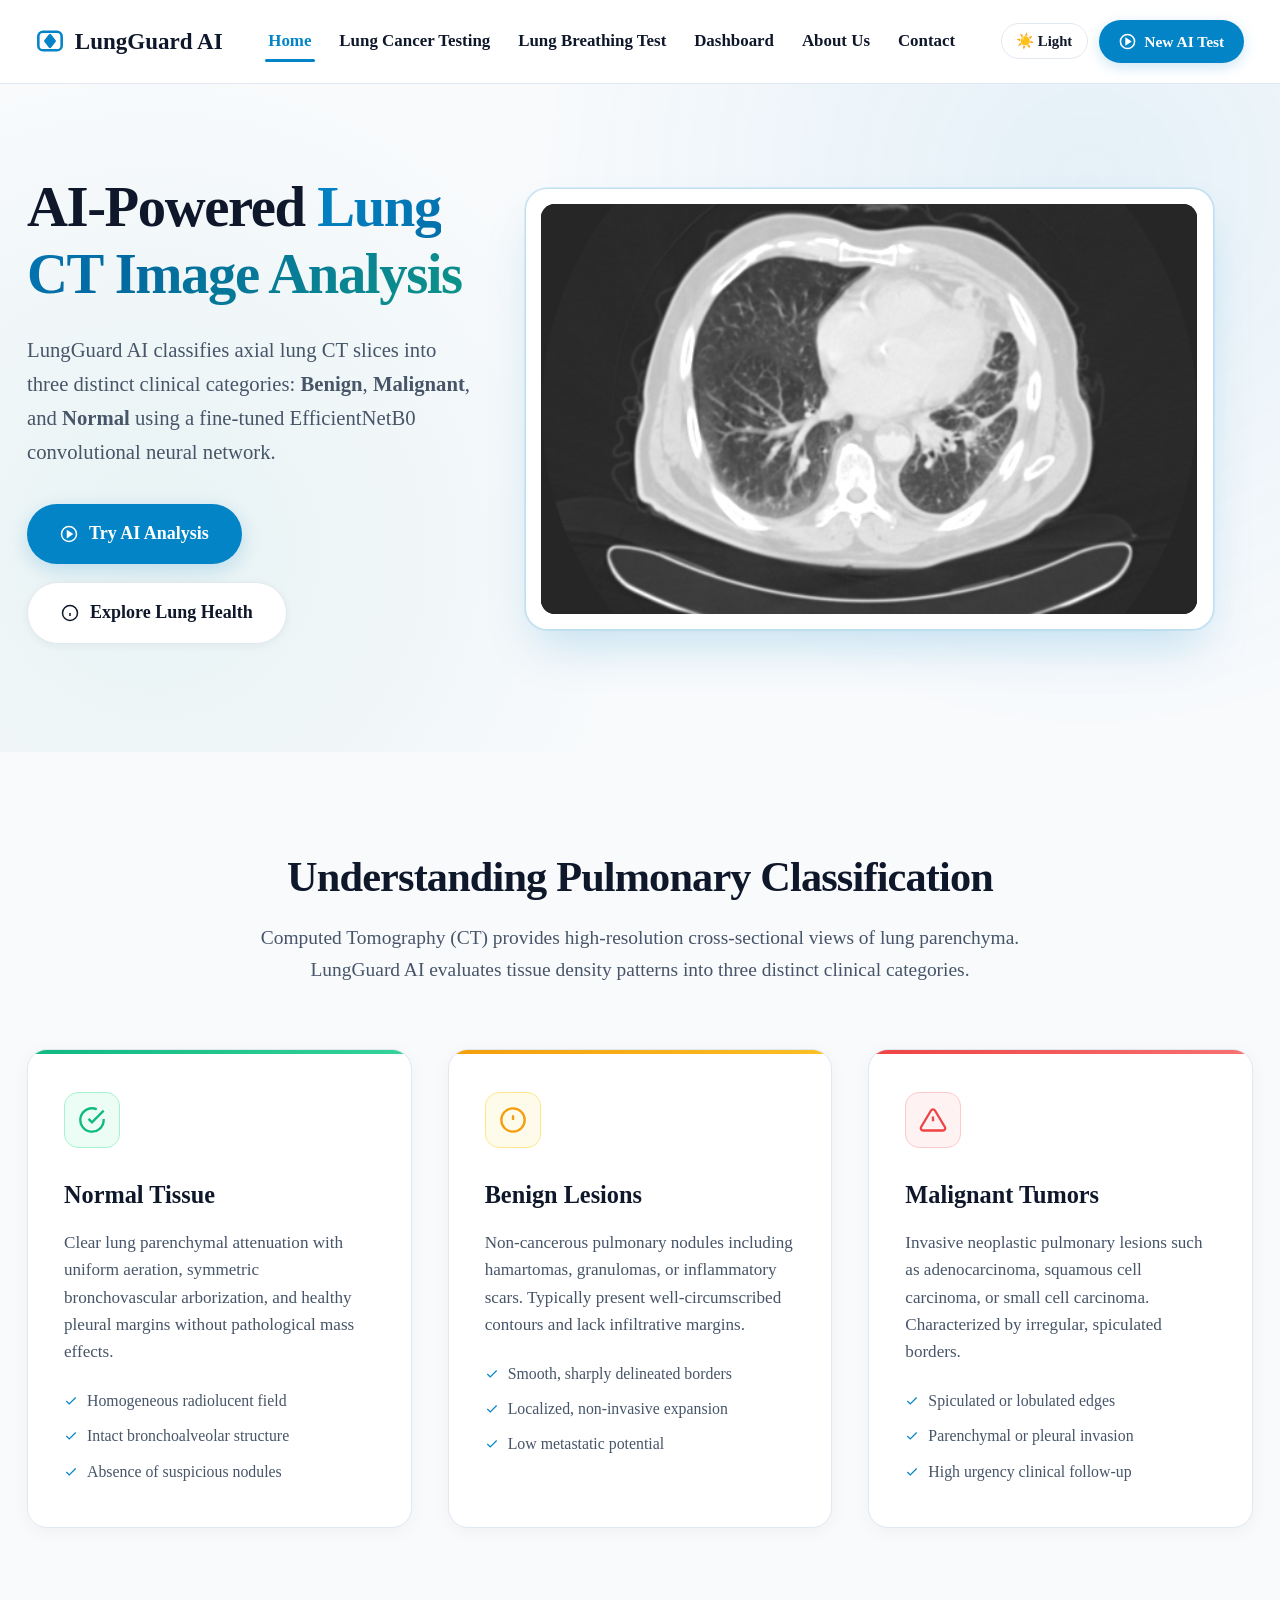
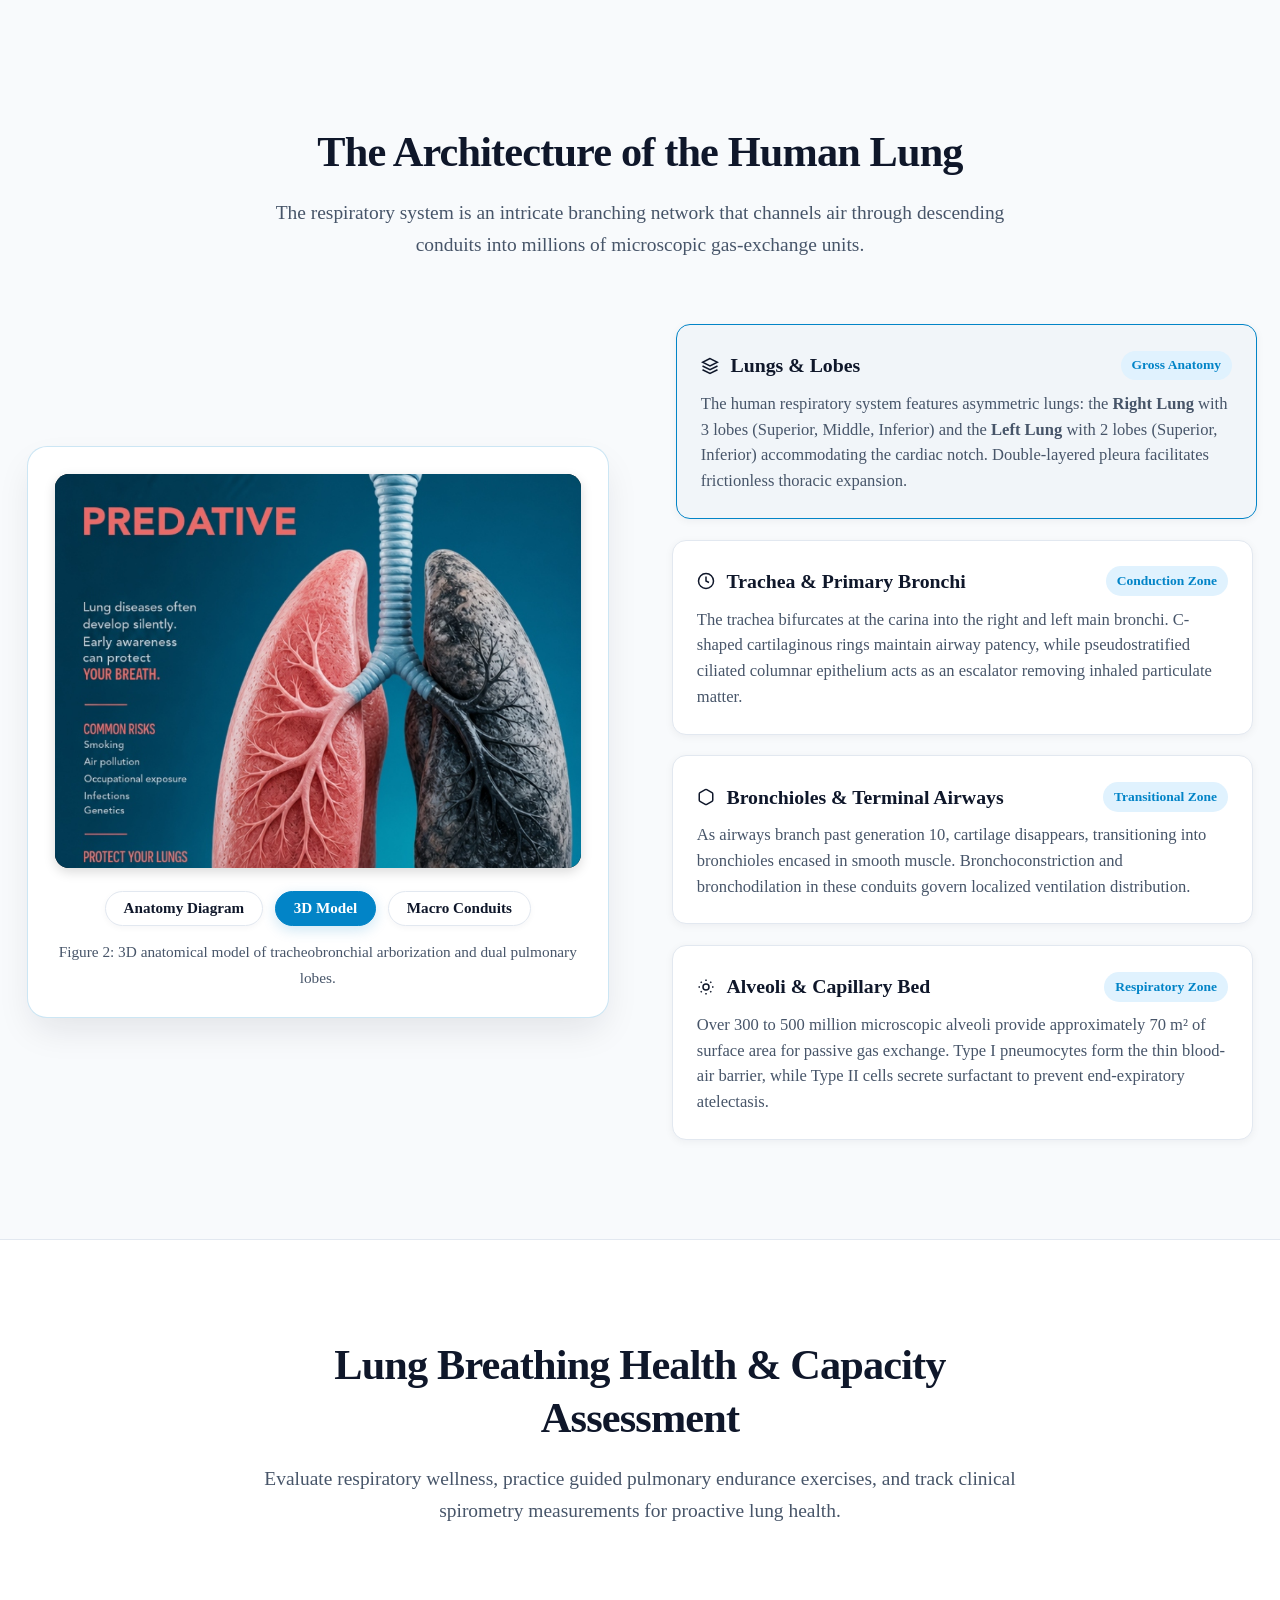
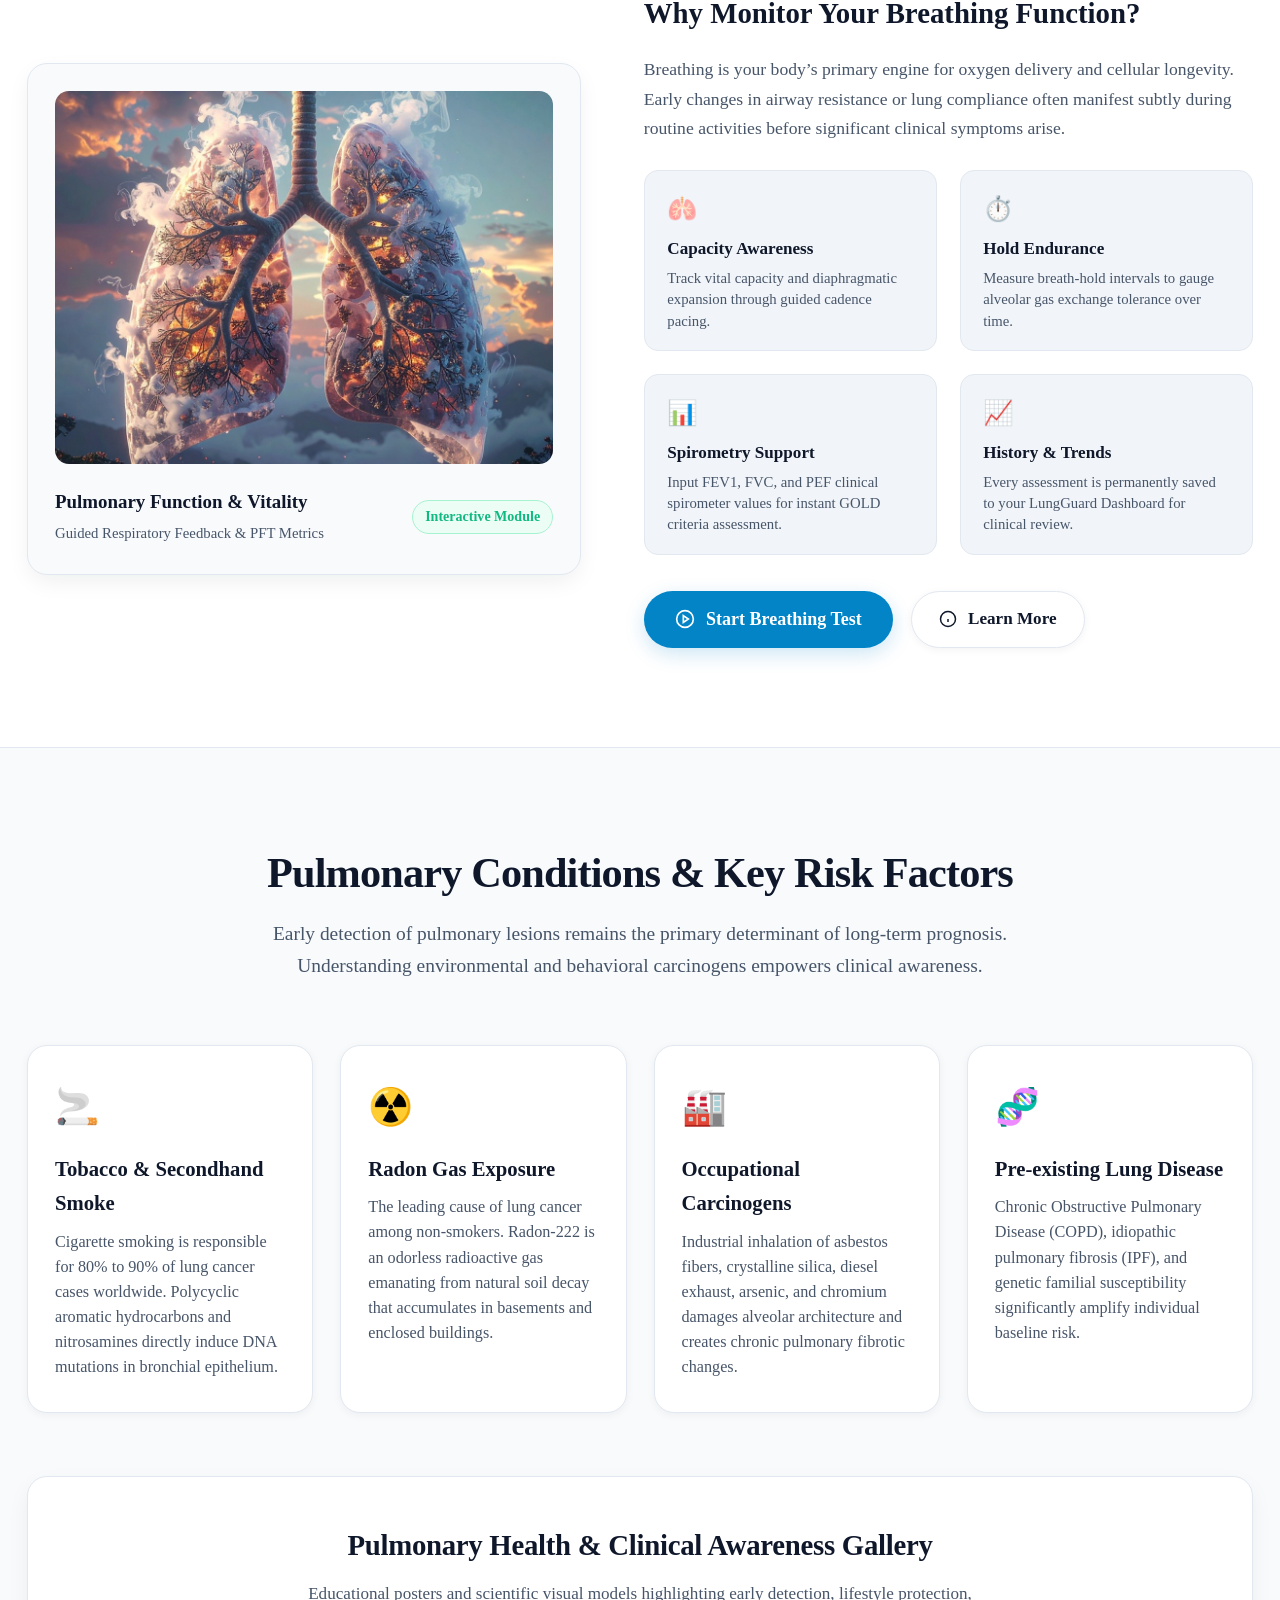
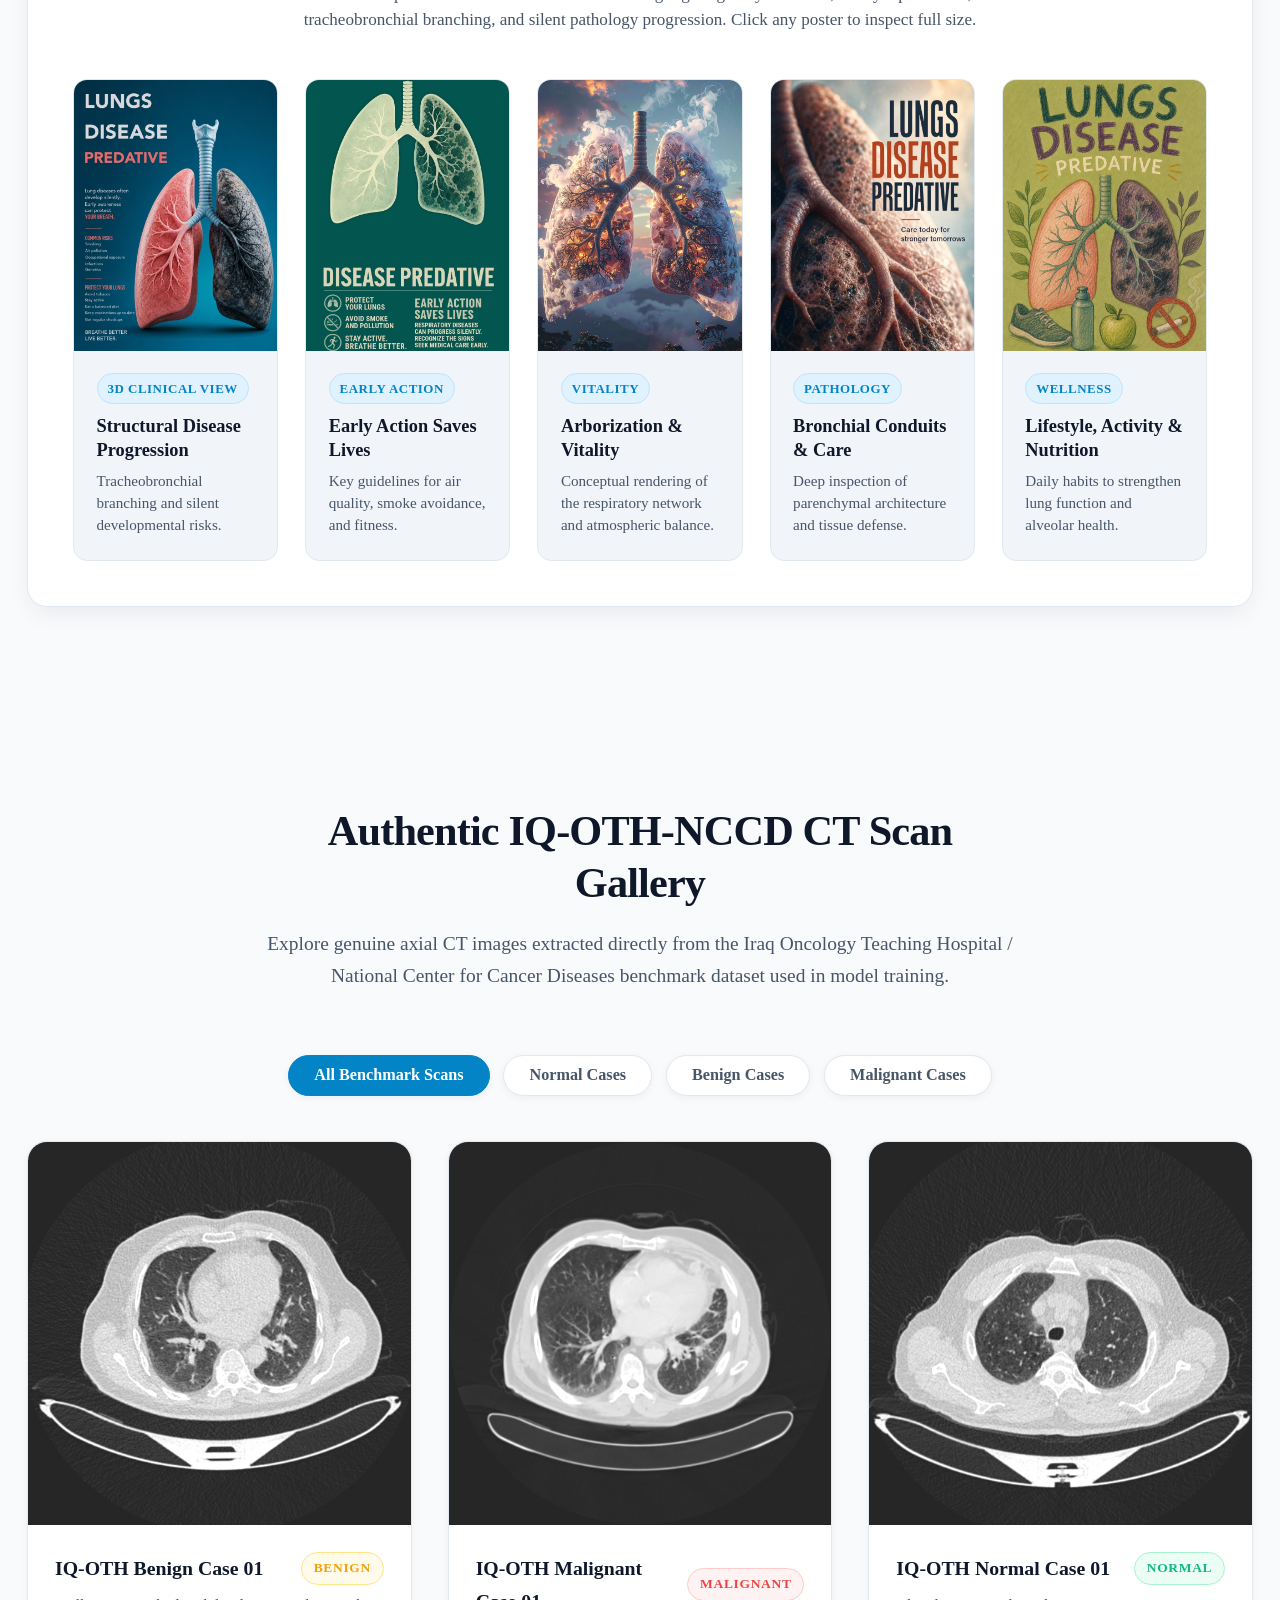
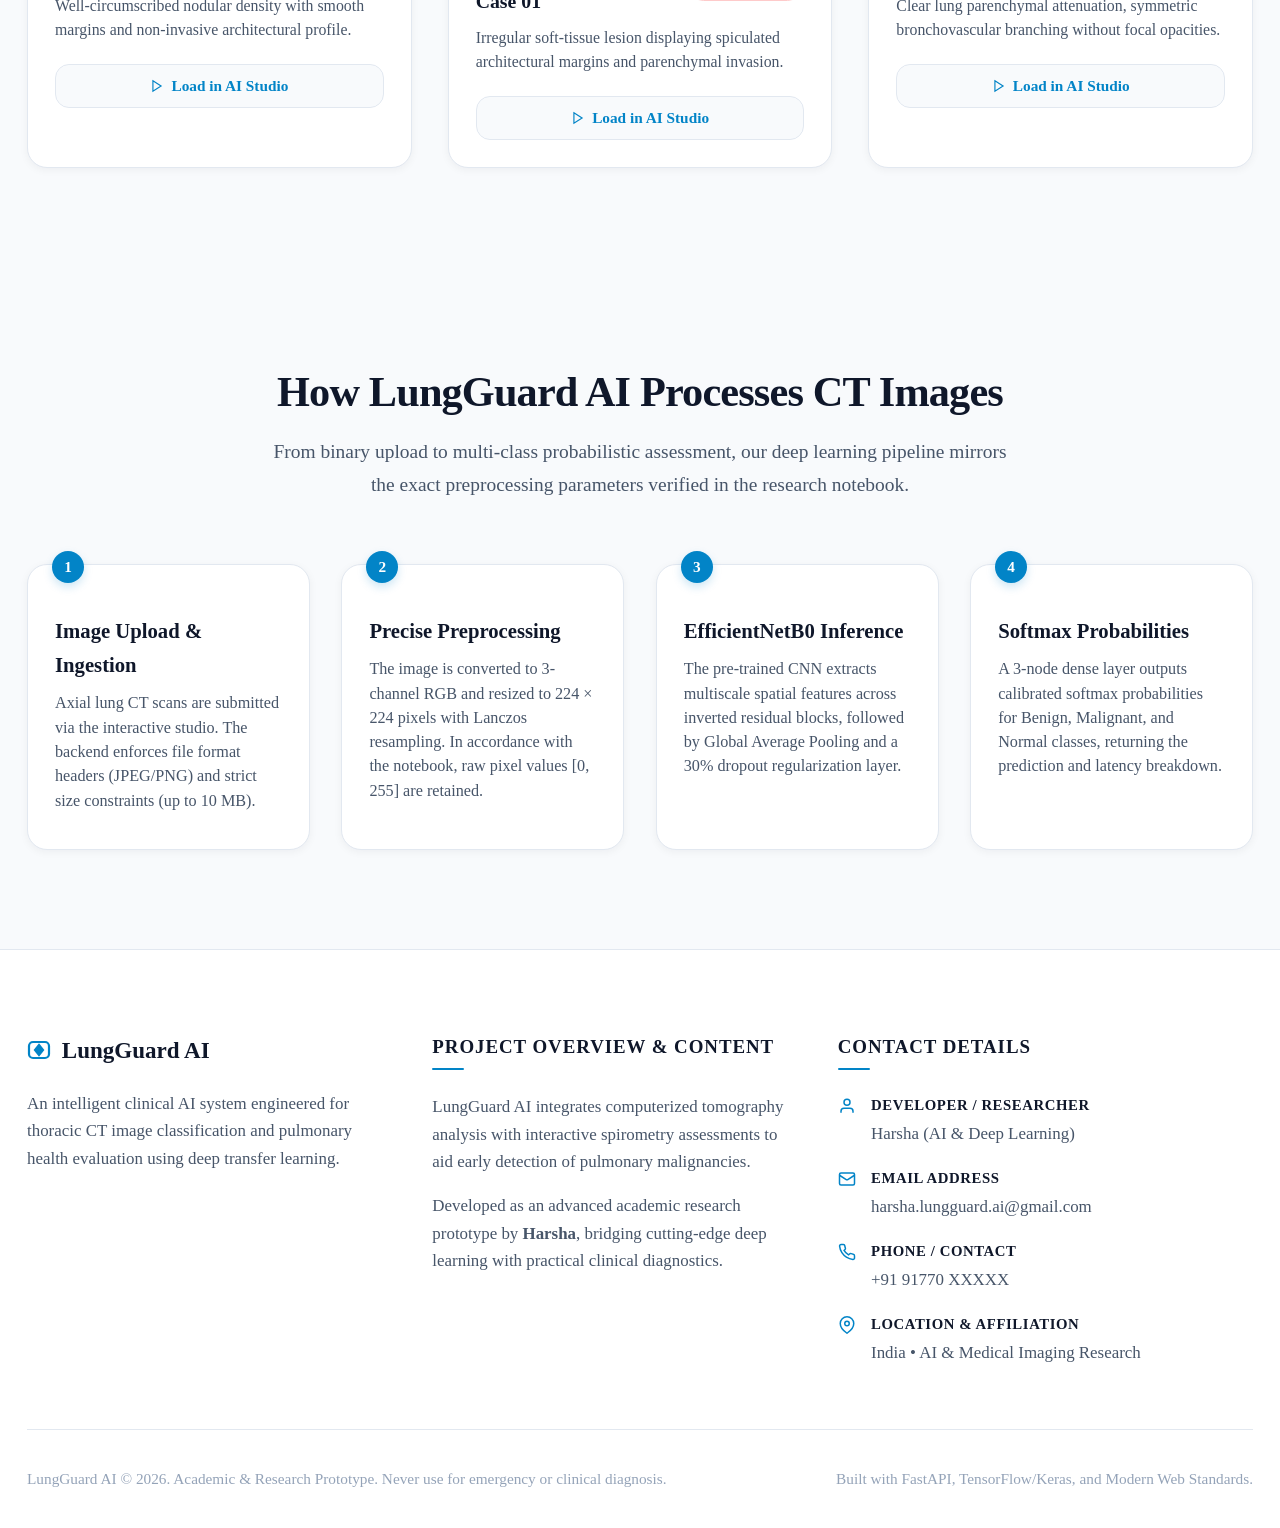
==== frontend/index.html @ ca9b6f60 "feat: LungGuard AI production release - clinical CT classification, breathing PFT module, dashboard " ====
<!DOCTYPE html>
<html lang="en">
<head>
  <meta charset="UTF-8" />
  <meta name="viewport" content="width=device-width, initial-scale=1.0" />
  <title>LungGuard AI — AI-Powered Lung CT Image Analysis</title>
  
  <!-- Typography: Times New Roman -->
  <link rel="stylesheet" href="css/style.css?v=20261116L" />
  <link rel="icon" type="image/x-icon" href="/favicon.ico" />
  <link rel="icon" type="image/svg+xml" href="data:image/svg+xml,<svg xmlns='http://www.w3.org/2000/svg' viewBox='0 0 24 24' fill='%230284C7'><path d='M12 2C6.48 2 2 6.48 2 12s4.48 10 10 10 10-4.48 10-10S17.52 2 12 2zm-1 14H9v-2h2v2zm0-4H9V7h2v5zm4 4h-2v-2h2v2zm0-4h-2V7h2v5z'/></svg>" />
</head>
<body>

  <!-- Sticky Navigation Bar -->
  <header class="navbar">
    <div class="container nav-container">
      <div class="nav-left">
        <a href="index.html" class="brand-logo">
          <svg width="28" height="28" viewBox="0 0 24 24" fill="none" stroke="currentColor" stroke-width="2.2" stroke-linecap="round" stroke-linejoin="round">
            <rect x="2" y="4" width="20" height="16" rx="4" stroke="currentColor" stroke-width="2.2" fill="none"/>
            <polygon points="12 7 16 12 12 17 8 12" fill="currentColor"/>
          </svg>
          <span>LungGuard AI</span>
        </a>
      </div>

      <nav class="nav-menu">
        <ul class="nav-links" id="nav-links">
          <li><a href="index.html" class="nav-link active">Home</a></li>
          <li><a href="cancer-testing.html" class="nav-link">Lung Cancer Testing</a></li>
          <li><a href="breathing-test.html" class="nav-link">Lung Breathing Test</a></li>
          <li><a href="dashboard.html" class="nav-link">Dashboard</a></li>
          <li><a href="#about" class="nav-link">About Us</a></li>
          <li><a href="#footer" class="nav-link">Contact</a></li>
        </ul>
      </nav>

      <div class="nav-actions">
        <button class="theme-toggle-btn" id="theme-toggle-btn" title="Toggle Clean Light / Dark Theme">☀️ Light</button>
        <a href="cancer-testing.html" class="btn-nav">
          <svg width="17" height="17" viewBox="0 0 24 24" fill="none" stroke="currentColor" stroke-width="2.2"><circle cx="12" cy="12" r="10"/><polygon points="10 8 16 12 10 16 10 8" fill="currentColor"/></svg>
          <span>New AI Test</span>
        </a>
        <button class="mobile-menu-btn" id="mobile-menu-btn" aria-label="Toggle navigation">
          &#9776;
        </button>
      </div>
    </div>
  </header>

  <!-- Hero Section -->
  <section class="section hero-section" id="hero">
    <div class="container">
      <div class="hero-grid">
        <div class="hero-content">
          <h1 class="hero-title">
            AI-Powered <span class="gradient-text">Lung CT Image Analysis</span>
          </h1>

          <p class="hero-desc">
            LungGuard AI classifies axial lung CT slices into three distinct clinical categories: <strong>Benign</strong>, <strong>Malignant</strong>, and <strong>Normal</strong> using a fine-tuned EfficientNetB0 convolutional neural network.
          </p>

          <div class="hero-cta-group">
            <a href="cancer-testing.html" class="btn-primary">
              <svg width="18" height="18" viewBox="0 0 24 24" fill="none" stroke="currentColor" stroke-width="2"><circle cx="12" cy="12" r="10"/><polygon points="10 8 16 12 10 16 10 8" fill="currentColor"/></svg>
              Try AI Analysis
            </a>
            <a href="#anatomy" class="btn-secondary">
              <svg width="18" height="18" viewBox="0 0 24 24" fill="none" stroke="currentColor" stroke-width="2"><circle cx="12" cy="12" r="10"/><line x1="12" y1="16" x2="12" y2="12"/><line x1="12" y1="8" x2="12.01" y2="8"/></svg>
              Explore Lung Health
            </a>
          </div>
        </div>

        <div class="hero-visual">
          <div class="hero-card-glow">
            <div class="hero-preview-wrapper">
              <video src="assets/lung_scan_preview.mp4?v=clean4" autoplay loop muted playsinline class="hero-preview-video" poster="assets/sample_malignant_malignant_case_(1).jpg"></video>
            </div>
          </div>
        </div>
      </div>
    </div>
  </section>

  <!-- About LungGuard AI -->
  <section class="section" id="about">
    <div class="container">
      <div class="section-header">
        <h2 class="section-title">Understanding Pulmonary Classification</h2>
        <p class="section-subtitle">
          Computed Tomography (CT) provides high-resolution cross-sectional views of lung parenchyma. LungGuard AI evaluates tissue density patterns into three distinct clinical categories.
        </p>
      </div>

      <div class="about-grid">
        <!-- Normal Card -->
        <div class="about-card">
          <div class="card-icon normal">
            <svg width="28" height="28" viewBox="0 0 24 24" fill="none" stroke="currentColor" stroke-width="2"><path d="M22 11.08V12a10 10 0 1 1-5.93-9.14"/><polyline points="22 4 12 14.01 9 11.01"/></svg>
          </div>
          <h3>Normal Tissue</h3>
          <p>
            Clear lung parenchymal attenuation with uniform aeration, symmetric bronchovascular arborization, and healthy pleural margins without pathological mass effects.
          </p>
          <ul class="feature-list">
            <li><svg width="14" height="14" viewBox="0 0 24 24" fill="none" stroke="currentColor" stroke-width="2"><polyline points="20 6 9 17 4 12"/></svg> Homogeneous radiolucent field</li>
            <li><svg width="14" height="14" viewBox="0 0 24 24" fill="none" stroke="currentColor" stroke-width="2"><polyline points="20 6 9 17 4 12"/></svg> Intact bronchoalveolar structure</li>
            <li><svg width="14" height="14" viewBox="0 0 24 24" fill="none" stroke="currentColor" stroke-width="2"><polyline points="20 6 9 17 4 12"/></svg> Absence of suspicious nodules</li>
          </ul>
        </div>

        <!-- Benign Card -->
        <div class="about-card">
          <div class="card-icon benign">
            <svg width="28" height="28" viewBox="0 0 24 24" fill="none" stroke="currentColor" stroke-width="2"><circle cx="12" cy="12" r="10"/><line x1="12" y1="8" x2="12" y2="12"/><line x1="12" y1="16" x2="12.01" y2="16"/></svg>
          </div>
          <h3>Benign Lesions</h3>
          <p>
            Non-cancerous pulmonary nodules including hamartomas, granulomas, or inflammatory scars. Typically present well-circumscribed contours and lack infiltrative margins.
          </p>
          <ul class="feature-list">
            <li><svg width="14" height="14" viewBox="0 0 24 24" fill="none" stroke="currentColor" stroke-width="2"><polyline points="20 6 9 17 4 12"/></svg> Smooth, sharply delineated borders</li>
            <li><svg width="14" height="14" viewBox="0 0 24 24" fill="none" stroke="currentColor" stroke-width="2"><polyline points="20 6 9 17 4 12"/></svg> Localized, non-invasive expansion</li>
            <li><svg width="14" height="14" viewBox="0 0 24 24" fill="none" stroke="currentColor" stroke-width="2"><polyline points="20 6 9 17 4 12"/></svg> Low metastatic potential</li>
          </ul>
        </div>

        <!-- Malignant Card -->
        <div class="about-card">
          <div class="card-icon malignant">
            <svg width="28" height="28" viewBox="0 0 24 24" fill="none" stroke="currentColor" stroke-width="2"><path d="M10.29 3.86L1.82 18a2 2 0 0 0 1.71 3h16.94a2 2 0 0 0 1.71-3L13.71 3.86a2 2 0 0 0-3.42 0z"/><line x1="12" y1="9" x2="12" y2="13"/><line x1="12" y1="17" x2="12.01" y2="17"/></svg>
          </div>
          <h3>Malignant Tumors</h3>
          <p>
            Invasive neoplastic pulmonary lesions such as adenocarcinoma, squamous cell carcinoma, or small cell carcinoma. Characterized by irregular, spiculated borders.
          </p>
          <ul class="feature-list">
            <li><svg width="14" height="14" viewBox="0 0 24 24" fill="none" stroke="currentColor" stroke-width="2"><polyline points="20 6 9 17 4 12"/></svg> Spiculated or lobulated edges</li>
            <li><svg width="14" height="14" viewBox="0 0 24 24" fill="none" stroke="currentColor" stroke-width="2"><polyline points="20 6 9 17 4 12"/></svg> Parenchymal or pleural invasion</li>
            <li><svg width="14" height="14" viewBox="0 0 24 24" fill="none" stroke="currentColor" stroke-width="2"><polyline points="20 6 9 17 4 12"/></svg> High urgency clinical follow-up</li>
          </ul>
        </div>
      </div>
    </div>
  </section>

  <!-- Lung Anatomy Section -->
  <section class="section" id="anatomy">
    <div class="container">
      <div class="section-header">
        <h2 class="section-title">The Architecture of the Human Lung</h2>
        <p class="section-subtitle">
          The respiratory system is an intricate branching network that channels air through descending conduits into millions of microscopic gas-exchange units.
        </p>
      </div>

      <div class="anatomy-container">
        <div class="anatomy-visual-card">
          <div class="anatomy-img-wrap">
            <img id="anatomy-main-img" src="assets/lungs_anatomy.jpg" alt="Comprehensive Human Lung Anatomy Diagram" />
          </div>
          <div class="anatomy-selector-row">
            <button class="anatomy-sel-btn active" onclick="switchAnatomyView('assets/lungs_anatomy.jpg', 'Figure 1: Morphological anatomy of the tracheobronchial tree, lobes, and alveolar micro-architecture.', this)">Anatomy Diagram</button>
            <button class="anatomy-sel-btn" onclick="switchAnatomyView('assets/lung_awareness_3d.jpg', 'Figure 2: 3D anatomical model of tracheobronchial arborization and dual pulmonary lobes.', this)">3D Model</button>
            <button class="anatomy-sel-btn" onclick="switchAnatomyView('assets/lung_pathology_macro.jpg', 'Figure 3: High-resolution macro architecture of bronchial conduits and parenchymal tissue.', this)">Macro Conduits</button>
          </div>
          <p class="anatomy-caption" id="anatomy-caption-text">Figure 1: Morphological anatomy of the tracheobronchial tree, lobes, and alveolar micro-architecture.</p>
        </div>

        <script>
          (function() {
            var slides = [
              { src: 'assets/lungs_anatomy.jpg', caption: 'Figure 1: Morphological anatomy of the tracheobronchial tree, lobes, and alveolar micro-architecture.' },
              { src: 'assets/lung_awareness_3d.jpg', caption: 'Figure 2: 3D anatomical model of tracheobronchial arborization and dual pulmonary lobes.' },
              { src: 'assets/lung_pathology_macro.jpg', caption: 'Figure 3: High-resolution macro architecture of bronchial conduits and parenchymal tissue.' }
            ];
            slides.forEach(function(s) { var im = new Image(); im.src = s.src; });
            var idx = 0;
            var timer = null;

            function updateSlide(i) {
              idx = i % slides.length;
              var img = document.getElementById('anatomy-main-img');
              var cap = document.getElementById('anatomy-caption-text');
              var btns = document.querySelectorAll('.anatomy-sel-btn');
              if (img) {
                img.style.opacity = '0.35';
                setTimeout(function() {
                  img.src = slides[idx].src;
                  img.style.opacity = '1';
                }, 150);
              }
              if (cap) cap.textContent = slides[idx].caption;
              btns.forEach(function(b, bIdx) {
                if (bIdx === idx) b.classList.add('active');
                else b.classList.remove('active');
              });
            }

            function startTimer() {
              if (timer) clearInterval(timer);
              timer = setInterval(function() {
                updateSlide(idx + 1);
              }, 2000);
            }

            window.switchAnatomyView = function(src, caption, btn) {
              var btns = Array.from(document.querySelectorAll('.anatomy-sel-btn'));
              var clickIdx = btns.indexOf(btn);
              if (clickIdx !== -1) idx = clickIdx;
              updateSlide(idx);
              startTimer();
            };

            startTimer();
          })();
        </script>

        <div class="anatomy-tabs">
          <div class="anatomy-tab-item active">
            <div class="tab-head">
              <h4>
                <svg width="18" height="18" viewBox="0 0 24 24" fill="none" stroke="currentColor" stroke-width="2"><polygon points="12 2 2 7 12 12 22 7 12 2"/><polyline points="2 17 12 22 22 17"/><polyline points="2 12 12 17 22 12"/></svg>
                Lungs & Lobes
              </h4>
              <span class="tab-badge">Gross Anatomy</span>
            </div>
            <p>
              The human respiratory system features asymmetric lungs: the <strong>Right Lung</strong> with 3 lobes (Superior, Middle, Inferior) and the <strong>Left Lung</strong> with 2 lobes (Superior, Inferior) accommodating the cardiac notch. Double-layered pleura facilitates frictionless thoracic expansion.
            </p>
          </div>

          <div class="anatomy-tab-item">
            <div class="tab-head">
              <h4>
                <svg width="18" height="18" viewBox="0 0 24 24" fill="none" stroke="currentColor" stroke-width="2"><circle cx="12" cy="12" r="10"/><path d="M12 6v6l4 2"/></svg>
                Trachea & Primary Bronchi
              </h4>
              <span class="tab-badge">Conduction Zone</span>
            </div>
            <p>
              The trachea bifurcates at the carina into the right and left main bronchi. C-shaped cartilaginous rings maintain airway patency, while pseudostratified ciliated columnar epithelium acts as an escalator removing inhaled particulate matter.
            </p>
          </div>

          <div class="anatomy-tab-item">
            <div class="tab-head">
              <h4>
                <svg width="18" height="18" viewBox="0 0 24 24" fill="none" stroke="currentColor" stroke-width="2"><path d="M21 16V8a2 2 0 0 0-1-1.73l-7-4a2 2 0 0 0-2 0l-7 4A2 2 0 0 0 3 8v8a2 2 0 0 0 1 1.73l7 4a2 2 0 0 0 2 0l7-4A2 2 0 0 0 21 16z"/></svg>
                Bronchioles & Terminal Airways
              </h4>
              <span class="tab-badge">Transitional Zone</span>
            </div>
            <p>
              As airways branch past generation 10, cartilage disappears, transitioning into bronchioles encased in smooth muscle. Bronchoconstriction and bronchodilation in these conduits govern localized ventilation distribution.
            </p>
          </div>

          <div class="anatomy-tab-item">
            <div class="tab-head">
              <h4>
                <svg width="18" height="18" viewBox="0 0 24 24" fill="none" stroke="currentColor" stroke-width="2"><circle cx="12" cy="12" r="4"/><path d="M12 2v2M12 20v2M4.93 4.93l1.41 1.41M17.66 17.66l1.41 1.41M2 12h2M20 12h2M4.93 19.07l1.41-1.41M17.66 6.34l1.41-1.41"/></svg>
                Alveoli & Capillary Bed
              </h4>
              <span class="tab-badge">Respiratory Zone</span>
            </div>
            <p>
              Over 300 to 500 million microscopic alveoli provide approximately 70 m² of surface area for passive gas exchange. Type I pneumocytes form the thin blood-air barrier, while Type II cells secrete surfactant to prevent end-expiratory atelectasis.
            </p>
          </div>
        </div>
      </div>
    </div>
  </section>

  <!-- Lung Breathing Test Introduction Section -->
  <section class="section" id="breathing-preview" style="background: var(--bg-card); border-top: 1px solid var(--border-subtle); border-bottom: 1px solid var(--border-subtle);">
    <div class="container">
      <div class="section-header">
        <h2 class="section-title">Lung Breathing Health & Capacity Assessment</h2>
        <p class="section-subtitle">
          Evaluate respiratory wellness, practice guided pulmonary endurance exercises, and track clinical spirometry measurements for proactive lung health.
        </p>
      </div>

      <div style="display: grid; grid-template-columns: 1fr 1.1fr; gap: 3.5rem; align-items: center;">
        <!-- Left: Visual Illustration -->
        <div style="background: var(--bg-app); border: 1px solid var(--border-card); border-radius: var(--radius-lg); padding: 1.5rem; box-shadow: var(--shadow-md); position: relative; overflow: hidden;">
          <div style="aspect-ratio: 4/3; border-radius: var(--radius-md); overflow: hidden; background: #000;">
            <img src="assets/lung_hero_artistic.jpg" alt="Pulmonary Arborization & Respiratory Health" style="width: 100%; height: 100%; object-fit: cover;" />
          </div>
          <div style="margin-top: 1.25rem; display: flex; align-items: center; justify-content: space-between;">
            <div>
              <strong style="display: block; font-size: 1.05rem; color: var(--text-main);">Pulmonary Function & Vitality</strong>
              <span style="font-size: 0.82rem; color: var(--text-muted);">Guided Respiratory Feedback & PFT Metrics</span>
            </div>
            <span class="table-badge verified" style="font-size: 0.78rem;">Interactive Module</span>
          </div>
        </div>

        <!-- Right: Information & Benefits -->
        <div>
          <h3 style="font-size: 1.6rem; font-weight: 800; color: var(--text-main); margin-bottom: 1rem;">
            Why Monitor Your Breathing Function?
          </h3>
          <p style="font-size: 0.98rem; color: var(--text-muted); line-height: 1.65; margin-bottom: 1.5rem;">
            Breathing is your body’s primary engine for oxygen delivery and cellular longevity. Early changes in airway resistance or lung compliance often manifest subtly during routine activities before significant clinical symptoms arise.
          </p>

          <div style="display: grid; grid-template-columns: 1fr 1fr; gap: 1.25rem; margin-bottom: 2rem;">
            <div style="background: var(--bg-card-hover); padding: 1rem 1.25rem; border-radius: var(--radius-md); border: 1px solid var(--border-subtle);">
              <div style="font-size: 1.35rem; margin-bottom: 0.35rem;">🫁</div>
              <strong style="display: block; font-size: 0.95rem; color: var(--text-main); margin-bottom: 0.25rem;">Capacity Awareness</strong>
              <p style="font-size: 0.82rem; color: var(--text-muted); line-height: 1.45; margin: 0;">Track vital capacity and diaphragmatic expansion through guided cadence pacing.</p>
            </div>

            <div style="background: var(--bg-card-hover); padding: 1rem 1.25rem; border-radius: var(--radius-md); border: 1px solid var(--border-subtle);">
              <div style="font-size: 1.35rem; margin-bottom: 0.35rem;">⏱️</div>
              <strong style="display: block; font-size: 0.95rem; color: var(--text-main); margin-bottom: 0.25rem;">Hold Endurance</strong>
              <p style="font-size: 0.82rem; color: var(--text-muted); line-height: 1.45; margin: 0;">Measure breath-hold intervals to gauge alveolar gas exchange tolerance over time.</p>
            </div>

            <div style="background: var(--bg-card-hover); padding: 1rem 1.25rem; border-radius: var(--radius-md); border: 1px solid var(--border-subtle);">
              <div style="font-size: 1.35rem; margin-bottom: 0.35rem;">📊</div>
              <strong style="display: block; font-size: 0.95rem; color: var(--text-main); margin-bottom: 0.25rem;">Spirometry Support</strong>
              <p style="font-size: 0.82rem; color: var(--text-muted); line-height: 1.45; margin: 0;">Input FEV1, FVC, and PEF clinical spirometer values for instant GOLD criteria assessment.</p>
            </div>

            <div style="background: var(--bg-card-hover); padding: 1rem 1.25rem; border-radius: var(--radius-md); border: 1px solid var(--border-subtle);">
              <div style="font-size: 1.35rem; margin-bottom: 0.35rem;">📈</div>
              <strong style="display: block; font-size: 0.95rem; color: var(--text-main); margin-bottom: 0.25rem;">History & Trends</strong>
              <p style="font-size: 0.82rem; color: var(--text-muted); line-height: 1.45; margin: 0;">Every assessment is permanently saved to your LungGuard Dashboard for clinical review.</p>
            </div>
          </div>

          <!-- Action Buttons -->
          <div style="display: flex; gap: 1rem; align-items: center; flex-wrap: wrap;">
            <a href="breathing-test.html" class="btn-primary" style="padding: 0.75rem 1.75rem; font-size: 1rem;">
              <svg width="20" height="20" viewBox="0 0 24 24" fill="none" stroke="currentColor" stroke-width="2"><circle cx="12" cy="12" r="10"/><polygon points="10 8 16 12 10 16 10 8"/></svg>
              Start Breathing Test
            </a>
            <a href="breathing-test.html#learn-more" class="btn-secondary" style="padding: 0.75rem 1.5rem; font-size: 0.95rem;">
              <svg width="18" height="18" viewBox="0 0 24 24" fill="none" stroke="currentColor" stroke-width="2"><circle cx="12" cy="12" r="10"/><line x1="12" y1="16" x2="12" y2="12"/><line x1="12" y1="8" x2="12.01" y2="8"/></svg>
              Learn More
            </a>
          </div>
        </div>
      </div>
    </div>
  </section>

  <!-- Disease Awareness & Risk Factors -->
  <section class="section" id="awareness">
    <div class="container">
      <div class="section-header">
        <h2 class="section-title">Pulmonary Conditions & Key Risk Factors</h2>
        <p class="section-subtitle">
          Early detection of pulmonary lesions remains the primary determinant of long-term prognosis. Understanding environmental and behavioral carcinogens empowers clinical awareness.
        </p>
      </div>

      <div class="awareness-grid">
        <div class="risk-card">
          <span class="risk-icon">🚬</span>
          <h4>Tobacco & Secondhand Smoke</h4>
          <p>
            Cigarette smoking is responsible for 80% to 90% of lung cancer cases worldwide. Polycyclic aromatic hydrocarbons and nitrosamines directly induce DNA mutations in bronchial epithelium.
          </p>
        </div>

        <div class="risk-card">
          <span class="risk-icon">☢️</span>
          <h4>Radon Gas Exposure</h4>
          <p>
            The leading cause of lung cancer among non-smokers. Radon-222 is an odorless radioactive gas emanating from natural soil decay that accumulates in basements and enclosed buildings.
          </p>
        </div>

        <div class="risk-card">
          <span class="risk-icon">🏭</span>
          <h4>Occupational Carcinogens</h4>
          <p>
            Industrial inhalation of asbestos fibers, crystalline silica, diesel exhaust, arsenic, and chromium damages alveolar architecture and creates chronic pulmonary fibrotic changes.
          </p>
        </div>

        <div class="risk-card">
          <span class="risk-icon">🧬</span>
          <h4>Pre-existing Lung Disease</h4>
          <p>
            Chronic Obstructive Pulmonary Disease (COPD), idiopathic pulmonary fibrosis (IPF), and genetic familial susceptibility significantly amplify individual baseline risk.
          </p>
        </div>
      </div>

      <!-- Visual Awareness & Educational Posters Showcase -->
      <div class="posters-showcase">
        <div class="posters-header">
          <h3 class="posters-title">Pulmonary Health & Clinical Awareness Gallery</h3>
          <p class="posters-subtitle">
            Educational posters and scientific visual models highlighting early detection, lifestyle protection, tracheobronchial branching, and silent pathology progression. Click any poster to inspect full size.
          </p>
        </div>

        <div class="posters-grid">
          <!-- Poster 1: 3D Pulmonary Overview -->
          <div class="poster-card" onclick="openPosterModal('assets/lung_awareness_3d.jpg', 'Lungs Disease Predative — 3D Structural Overview', 'High-fidelity anatomical model comparing healthy pulmonary lobes with diseased parenchymal tissue, demonstrating tracheobronchial arborization and silent symptom onset.', '3D Anatomy')">
            <div class="poster-img-wrap">
              <img src="assets/lung_awareness_3d.jpg" alt="3D Lung Anatomy & Disease Overview" />
              <div class="poster-overlay">
                <span class="poster-zoom-btn">🔍 View Full Poster</span>
              </div>
            </div>
            <div class="poster-info">
              <span class="poster-tag">3D Clinical View</span>
              <h4>Structural Disease Progression</h4>
              <p>Tracheobronchial branching and silent developmental risks.</p>
            </div>
          </div>

          <!-- Poster 2: Disease Predative Green Guide -->
          <div class="poster-card" onclick="openPosterModal('assets/lung_prevention_guide.jpg', 'Disease Predative — Early Action Saves Lives', 'Clinical awareness guide detailing the essential steps: smoke avoidance, air pollution protection, active cardio health, and recognizing early respiratory signs.', 'Prevention Protocol')">
            <div class="poster-img-wrap">
              <img src="assets/lung_prevention_guide.jpg" alt="Disease Predative Prevention Guide" />
              <div class="poster-overlay">
                <span class="poster-zoom-btn">🔍 View Full Poster</span>
              </div>
            </div>
            <div class="poster-info">
              <span class="poster-tag">Early Action</span>
              <h4>Early Action Saves Lives</h4>
              <p>Key guidelines for air quality, smoke avoidance, and fitness.</p>
            </div>
          </div>

          <!-- Poster 3: The Living Breath Artistic -->
          <div class="poster-card" onclick="openPosterModal('assets/lung_hero_artistic.jpg', 'The Living Breath — Pulmonary Tree of Life', 'Artistic visualization representing bronchial networks as living botanical trees channeling vitality, clean oxygen, and environmental wellness.', 'Living Breath')">
            <div class="poster-img-wrap">
              <img src="assets/lung_hero_artistic.jpg" alt="Artistic Lung Tree of Life" />
              <div class="poster-overlay">
                <span class="poster-zoom-btn">🔍 View Full Poster</span>
              </div>
            </div>
            <div class="poster-info">
              <span class="poster-tag">Vitality</span>
              <h4>Arborization & Vitality</h4>
              <p>Conceptual rendering of the respiratory network and atmospheric balance.</p>
            </div>
          </div>

          <!-- Poster 4: Macro Pathology -->
          <div class="poster-card" onclick="openPosterModal('assets/lung_pathology_macro.jpg', 'Bronchial Micro-Pathology & Parenchymal Care', 'High-definition macro visualization of bronchial conduits, cellular alveolar clusters, and structural parenchymal changes.', 'Macro Pathology')">
            <div class="poster-img-wrap">
              <img src="assets/lung_pathology_macro.jpg" alt="Bronchial Micro-Pathology" />
              <div class="poster-overlay">
                <span class="poster-zoom-btn">🔍 View Full Poster</span>
              </div>
            </div>
            <div class="poster-info">
              <span class="poster-tag">Pathology</span>
              <h4>Bronchial Conduits & Care</h4>
              <p>Deep inspection of parenchymal architecture and tissue defense.</p>
            </div>
          </div>

          <!-- Poster 5: Lifestyle & Daily Care -->
          <div class="poster-card" onclick="openPosterModal('assets/lung_lifestyle_illustration.jpg', 'Lifestyle, Nutrition & Daily Respiratory Health', 'Illustrated wellness guide outlining the vital trifecta of cardiovascular activity, hydration, nutritious diet, and smoking cessation.', 'Daily Habits')">
            <div class="poster-img-wrap">
              <img src="assets/lung_lifestyle_illustration.jpg" alt="Lifestyle & Respiratory Health" />
              <div class="poster-overlay">
                <span class="poster-zoom-btn">🔍 View Full Poster</span>
              </div>
            </div>
            <div class="poster-info">
              <span class="poster-tag">Wellness</span>
              <h4>Lifestyle, Activity & Nutrition</h4>
              <p>Daily habits to strengthen lung function and alveolar health.</p>
            </div>
          </div>
        </div>
      </div>
    </div>
  </section>

  <!-- CT Scan Gallery -->
  <section class="section" id="gallery">
    <div class="container">
      <div class="section-header">
        <h2 class="section-title">Authentic IQ-OTH-NCCD CT Scan Gallery</h2>
        <p class="section-subtitle">
          Explore genuine axial CT images extracted directly from the Iraq Oncology Teaching Hospital / National Center for Cancer Diseases benchmark dataset used in model training.
        </p>
      </div>

      <div class="gallery-filters">
        <button class="filter-btn active" data-filter="all">All Benchmark Scans</button>
        <button class="filter-btn" data-filter="normal">Normal Cases</button>
        <button class="filter-btn" data-filter="benign">Benign Cases</button>
        <button class="filter-btn" data-filter="malignant">Malignant Cases</button>
      </div>

      <div class="gallery-grid" id="gallery-grid">
        <!-- Rendered dynamically by app.js -->
      </div>
    </div>
  </section>

  <!-- How It Works -->
  <section class="section" id="how-it-works">
    <div class="container">
      <div class="section-header">
        <h2 class="section-title">How LungGuard AI Processes CT Images</h2>
        <p class="section-subtitle">
          From binary upload to multi-class probabilistic assessment, our deep learning pipeline mirrors the exact preprocessing parameters verified in the research notebook.
        </p>
      </div>

      <div class="steps-grid">
        <div class="step-card">
          <span class="step-number">1</span>
          <h4>Image Upload & Ingestion</h4>
          <p>
            Axial lung CT scans are submitted via the interactive studio. The backend enforces file format headers (JPEG/PNG) and strict size constraints (up to 10 MB).
          </p>
        </div>

        <div class="step-card">
          <span class="step-number">2</span>
          <h4>Precise Preprocessing</h4>
          <p>
            The image is converted to 3-channel RGB and resized to 224 × 224 pixels with Lanczos resampling. In accordance with the notebook, raw pixel values [0, 255] are retained.
          </p>
        </div>

        <div class="step-card">
          <span class="step-number">3</span>
          <h4>EfficientNetB0 Inference</h4>
          <p>
            The pre-trained CNN extracts multiscale spatial features across inverted residual blocks, followed by Global Average Pooling and a 30% dropout regularization layer.
          </p>
        </div>

        <div class="step-card">
          <span class="step-number">4</span>
          <h4>Softmax Probabilities</h4>
          <p>
            A 3-node dense layer outputs calibrated softmax probabilities for Benign, Malignant, and Normal classes, returning the prediction and latency breakdown.
          </p>
        </div>
      </div>
    </div>
  </section>

  <!-- Modal Lightbox for Gallery Inspection -->
  <div class="modal" id="image-modal">
    <div class="modal-content">
      <button class="modal-close-btn" id="modal-close-btn">&times;</button>
      <div class="modal-img-wrap">
        <img id="modal-img" src="" alt="Enlarged CT Scan" />
      </div>
      <div class="modal-body">
        <div style="display: flex; justify-content: space-between; align-items: center; margin-bottom: 0.5rem;">
          <h3 id="modal-title" style="font-size: 1.25rem; font-weight: 700;"></h3>
          <span id="modal-class" class="class-pill"></span>
        </div>
        <p id="modal-desc" style="color: var(--text-muted); font-size: 0.95rem; line-height: 1.55;"></p>
      </div>
    </div>
  </div>

  <!-- Model Setup Modal (Guidance when model file needs to be placed) -->
  <div class="modal" id="model-setup-modal">
    <div class="modal-content" style="max-width: 600px;">
      <button class="modal-close-btn" id="model-modal-close-btn">&times;</button>
      <div class="modal-body" style="padding: 2.25rem;">
        <div style="display: flex; align-items: center; gap: 0.75rem; margin-bottom: 1rem;">
          <div style="width: 44px; height: 44px; border-radius: 50%; background: var(--class-benign-bg); border: 1px solid var(--class-benign-border); display: flex; align-items: center; justify-content: center; color: var(--class-benign);">
            <svg width="24" height="24" viewBox="0 0 24 24" fill="none" stroke="currentColor" stroke-width="2"><path d="m21.73 18-8-14a2 2 0 0 0-3.48 0l-8 14A2 2 0 0 0 4 21h16a2 2 0 0 0 1.73-3Z"/><line x1="12" y1="9" x2="12" y2="13"/><line x1="12" y1="17" x2="12.01" y2="17"/></svg>
          </div>
          <div>
            <h3 style="font-size: 1.35rem; font-weight: 800;">Model File Required</h3>
            <span style="font-size: 0.85rem; color: var(--text-muted);">EfficientNetB0 Weights (.keras)</span>
          </div>
        </div>

        <p style="font-size: 0.95rem; color: var(--text-muted); line-height: 1.6; margin-bottom: 1.25rem;">
          LungGuard AI avoids dummy predictions and runs the genuine trained EfficientNetB0 neural network. To complete the setup, please provide the <strong>LungGuard_AI_Final.keras</strong> model saved from your Colab notebook.
        </p>

        <div style="background: var(--bg-input); border: 1px solid var(--border-card); border-radius: var(--radius-md); padding: 1.25rem; margin-bottom: 1.5rem;">
          <h4 style="font-size: 0.95rem; font-weight: 700; margin-bottom: 0.75rem; color: var(--text-main);">Quick 2-Step Setup:</h4>
          <ol style="padding-left: 1.25rem; font-size: 0.9rem; color: var(--text-muted); line-height: 1.65;">
            <li>Open your <strong>Google Drive</strong>: Go to folder <code>LungGuard_AI &gt; Models</code> and download <strong>LungGuard_AI_Final.keras</strong> (~16.3 MB).</li>
            <li>Copy the downloaded file into your local project models folder:<br/>
              <code style="display: block; background: var(--bg-card); padding: 0.5rem 0.75rem; border-radius: 6px; margin-top: 0.4rem; font-size: 0.82rem; word-break: break-all; border: 1px solid var(--border-subtle);">Harsha_LUNG_AI\models\LungGuard_AI_Final.keras</code>
            </li>
          </ol>
        </div>

        <div style="display: flex; gap: 1rem;">
          <button class="btn-primary" id="btn-recheck-model" style="flex: 1; justify-content: center;">
            <svg width="16" height="16" viewBox="0 0 24 24" fill="none" stroke="currentColor" stroke-width="2"><path d="M21.5 2v6h-6M21.34 15.57a10 10 0 1 1-.57-8.38l5.67-5.67"/></svg>
            Check Again & Connect
          </button>
        </div>
      </div>
    </div>
  </div>

  <!-- Footer -->
  <footer class="footer" id="footer">
    <div class="container">
      <div class="footer-grid">
        <div class="footer-brand">
          <div class="brand-logo">
            <svg width="24" height="24" viewBox="0 0 24 24" fill="none" stroke="currentColor" stroke-width="2.2">
              <rect x="2" y="4" width="20" height="16" rx="4" stroke="currentColor" stroke-width="2.2" fill="none"/>
              <polygon points="12 7 16 12 12 17 8 12" fill="currentColor"/>
            </svg>
            <span>LungGuard AI</span>
          </div>
          <p>
            An intelligent clinical AI system engineered for thoracic CT image classification and pulmonary health evaluation using deep transfer learning.
          </p>
        </div>

        <div class="footer-col">
          <h5>Project Overview & Content</h5>
          <div class="footer-content-box">
            <p>
              LungGuard AI integrates computerized tomography analysis with interactive spirometry assessments to aid early detection of pulmonary malignancies.
            </p>
            <p>
              Developed as an advanced academic research prototype by <strong>Harsha</strong>, bridging cutting-edge deep learning with practical clinical diagnostics.
            </p>
          </div>
        </div>

        <div class="footer-col">
          <h5>Contact Details</h5>
          <ul class="footer-contact-list">
            <li class="footer-contact-item">
              <svg width="18" height="18" viewBox="0 0 24 24" fill="none" stroke="currentColor" stroke-width="2"><path d="M20 21v-2a4 4 0 0 0-4-4H8a4 4 0 0 0-4 4v2"/><circle cx="12" cy="7" r="4"/></svg>
              <div>
                <strong>Developer / Researcher</strong>
                <span>Harsha (AI & Deep Learning)</span>
              </div>
            </li>
            <li class="footer-contact-item">
              <svg width="18" height="18" viewBox="0 0 24 24" fill="none" stroke="currentColor" stroke-width="2"><rect x="2" y="4" width="20" height="16" rx="2"/><path d="m22 7-8.97 5.7a1.94 1.94 0 0 1-2.06 0L2 7"/></svg>
              <div>
                <strong>Email Address</strong>
                <a href="mailto:harsha.lungguard.ai@gmail.com">harsha.lungguard.ai@gmail.com</a>
              </div>
            </li>
            <li class="footer-contact-item">
              <svg width="18" height="18" viewBox="0 0 24 24" fill="none" stroke="currentColor" stroke-width="2"><path d="M22 16.92v3a2 2 0 0 1-2.18 2 19.79 19.79 0 0 1-8.63-3.07 19.5 19.5 0 0 1-6-6 19.79 19.79 0 0 1-3.07-8.67A2 2 0 0 1 4.11 2h3a2 2 0 0 1 2 1.72 12.84 12.84 0 0 0 .7 2.81 2 2 0 0 1-.45 2.11L8.09 9.91a16 16 0 0 0 6 6l1.27-1.27a2 2 0 0 1 2.11-.45 12.84 12.84 0 0 0 2.81.7A2 2 0 0 1 22 16.92z"/></svg>
              <div>
                <strong>Phone / Contact</strong>
                <a href="tel:+919177000000">+91 91770 XXXXX</a>
              </div>
            </li>
            <li class="footer-contact-item">
              <svg width="18" height="18" viewBox="0 0 24 24" fill="none" stroke="currentColor" stroke-width="2"><path d="M21 10c0 7-9 13-9 13s-9-6-9-13a9 9 0 0 1 18 0z"/><circle cx="12" cy="10" r="3"/></svg>
              <div>
                <strong>Location & Affiliation</strong>
                <span>India • AI & Medical Imaging Research</span>
              </div>
            </li>
          </ul>
        </div>
      </div>

      <div class="footer-bottom">
        <p>LungGuard AI &copy; 2026. Academic & Research Prototype. Never use for emergency or clinical diagnosis.</p>
        <p>Built with FastAPI, TensorFlow/Keras, and Modern Web Standards.</p>
      </div>
    </div>
  </footer>

  <!-- Application Script -->
  <script src="js/app.js?v=20261116h"></script>
</body>
</html>
---- frontend/css/style.css ----
/* ==========================================================================
   LungGuard AI — Clean Medical Light & Dark Design System
   ========================================================================== */

:root {
  /* Default: Clean Medical Light Theme */
  --bg-app: #f8fafc;
  --bg-card: #ffffff;
  --bg-card-hover: #f1f5f9;
  --bg-input: #f1f5f9;
  --bg-navbar: rgba(255, 255, 255, 0.92);
  
  --primary: #0284c7;
  --primary-hover: #0369a1;
  --primary-light: #e0f2fe;
  --primary-border: #bae6fd;
  --primary-glow: rgba(2, 132, 199, 0.2);
  --cyan-accent: #0891b2;
  --teal-accent: #0d9488;
  
  /* Medical Class Badges */
  --class-normal: #10b981;
  --class-normal-bg: #ecfdf5;
  --class-normal-border: #a7f3d0;
  --class-benign: #f59e0b;
  --class-benign-bg: #fffbeb;
  --class-benign-border: #fde68a;
  --class-malignant: #ef4444;
  --class-malignant-bg: #fef2f2;
  --class-malignant-border: #fecaca;

  /* Typography & Neutrals */
  --text-main: #0f172a;
  --text-muted: #475569;
  --text-dim: #94a3b8;
  --border-subtle: #e2e8f0;
  --border-card: #e2e8f0;

  /* Elevation Shadows */
  --radius-sm: 8px;
  --radius-md: 14px;
  --radius-lg: 20px;
  --radius-full: 9999px;
  --shadow-sm: 0 2px 8px rgba(15, 23, 42, 0.05);
  --shadow-md: 0 8px 24px -4px rgba(15, 23, 42, 0.08);
  --shadow-lg: 0 16px 36px -6px rgba(15, 23, 42, 0.12);

  --font-family: 'Times New Roman', Times, Baskerville, Georgia, serif;
  --transition: all 0.25s cubic-bezier(0.16, 1, 0.3, 1);
}

/* Dark Theme Variant */
[data-theme="dark"] {
  --bg-app: #060b13;
  --bg-card: #0e192d;
  --bg-card-hover: #15243f;
  --bg-input: #08101e;
  --bg-navbar: rgba(6, 11, 19, 0.92);

  --primary: #38bdf8;
  --primary-hover: #0284c7;
  --primary-light: rgba(56, 189, 248, 0.15);
  --primary-border: rgba(56, 189, 248, 0.3);
  --primary-glow: rgba(56, 189, 248, 0.25);

  --class-normal-bg: rgba(16, 185, 129, 0.15);
  --class-normal-border: rgba(16, 185, 129, 0.3);
  --class-benign-bg: rgba(245, 158, 11, 0.15);
  --class-benign-border: rgba(245, 158, 11, 0.3);
  --class-malignant-bg: rgba(239, 68, 68, 0.15);
  --class-malignant-border: rgba(239, 68, 68, 0.3);

  --text-main: #f8fafc;
  --text-muted: #94a3b8;
  --text-dim: #64748b;
  --border-subtle: rgba(148, 163, 184, 0.15);
  --border-card: rgba(148, 163, 184, 0.15);
  --shadow-md: 0 8px 24px rgba(0, 0, 0, 0.45);
}

/* Global Reset */
*, *::before, *::after {
  box-sizing: border-box;
  margin: 0;
  padding: 0;
}

html {
  scroll-behavior: smooth;
  font-size: 18px;
}

body, button, input, select, textarea {
  font-family: var(--font-family);
}

body {
  background-color: var(--bg-app);
  color: var(--text-main);
  line-height: 1.65;
  overflow-x: hidden;
  transition: background-color 0.3s ease, color 0.3s ease;
}

a {
  color: inherit;
  text-decoration: none;
}

img {
  max-width: 100%;
  height: auto;
  display: block;
}

/* Layout Utilities */
.container {
  width: 100%;
  max-width: 1300px;
  margin: 0 auto;
  padding: 0 1.5rem;
}

.section {
  padding: 5.5rem 0;
  position: relative;
}

.section-header {
  text-align: center;
  max-width: 760px;
  margin: 0 auto 3.5rem auto;
}

.section-tag {
  display: inline-flex;
  align-items: center;
  gap: 0.5rem;
  padding: 0.35rem 0.95rem;
  background: var(--primary-light);
  border: 1px solid var(--primary-border);
  color: var(--primary);
  border-radius: var(--radius-full);
  font-size: 0.82rem;
  font-weight: 700;
  letter-spacing: 0.05em;
  text-transform: uppercase;
  margin-bottom: 1rem;
}

.section-title {
  font-size: 2.35rem;
  font-weight: 800;
  line-height: 1.25;
  color: var(--text-main);
  margin-bottom: 1rem;
  letter-spacing: -0.02em;
}

.section-subtitle {
  font-size: 1.08rem;
  color: var(--text-muted);
}

/* Header & Navigation */
.navbar {
  position: sticky;
  top: 0;
  z-index: 1000;
  background: var(--bg-navbar);
  backdrop-filter: blur(16px);
  border-bottom: 1px solid var(--border-subtle);
  transition: var(--transition);
}

.navbar .nav-container,
.nav-container {
  display: flex;
  align-items: center;
  justify-content: space-between;
  gap: 1.25rem;
  height: 4.6rem;
  width: 100%;
  max-width: 1560px;
  margin: 0 auto;
  padding: 0 2rem;
  box-sizing: border-box;
}

.nav-left {
  display: flex;
  align-items: center;
  gap: 0.85rem;
  flex-shrink: 0;
}

.brand-logo {
  display: inline-flex;
  align-items: center;
  gap: 0.6rem;
  font-size: 1.28rem;
  font-weight: 800;
  color: var(--text-main);
  white-space: nowrap;
  text-decoration: none;
  flex-shrink: 0;
}

.brand-logo span {
  white-space: nowrap;
}

.brand-logo svg {
  color: var(--primary);
  flex-shrink: 0;
}

.brand-badge {
  display: none;
}

.nav-menu {
  display: flex;
  align-items: center;
  justify-content: center;
}

.nav-links {
  display: flex;
  align-items: center;
  gap: 1.15rem;
  list-style: none;
  margin: 0;
  padding: 0;
}

.nav-link {
  font-family: 'Times New Roman', Times, serif;
  font-size: 0.94rem;
  font-weight: 600;
  color: var(--text-main);
  transition: var(--transition);
  position: relative;
  padding: 0.45rem 0.2rem;
  white-space: nowrap;
  text-decoration: none;
}

.nav-link:hover {
  color: var(--primary);
}

.nav-link.active {
  color: var(--primary) !important;
  font-weight: 700;
}

.nav-link.active::after {
  content: '';
  position: absolute;
  bottom: -3px;
  left: 0;
  right: 0;
  height: 2.5px;
  background: var(--primary);
  border-radius: 2px;
}

.nav-actions {
  display: flex;
  align-items: center;
  gap: 0.65rem;
  flex-shrink: 0;
}

/* Theme Toggle Button */
.theme-toggle-btn {
  background: var(--bg-card);
  border: 1px solid var(--border-subtle);
  color: var(--text-main);
  padding: 0.45rem 0.8rem;
  border-radius: var(--radius-full);
  font-size: 0.82rem;
  font-weight: 600;
  cursor: pointer;
  display: inline-flex;
  align-items: center;
  gap: 0.4rem;
  white-space: nowrap;
  flex-shrink: 0;
  transition: var(--transition);
}

.theme-toggle-btn:hover {
  background: var(--bg-card-hover);
  border-color: var(--primary);
}

.btn-nav {
  padding: 0.5rem 1.1rem;
  background: var(--primary);
  color: #fff;
  border-radius: var(--radius-full);
  font-size: 0.86rem;
  font-weight: 700;
  border: none;
  cursor: pointer;
  box-shadow: 0 4px 14px var(--primary-glow);
  transition: var(--transition);
  display: inline-flex;
  align-items: center;
  gap: 0.45rem;
  white-space: nowrap;
  flex-shrink: 0;
  text-decoration: none;
}

.btn-nav span {
  white-space: nowrap;
}

.btn-nav:hover {
  background: var(--primary-hover);
  transform: translateY(-2px);
  color: #fff;
}

.mobile-menu-btn {
  display: none;
  background: transparent;
  border: none;
  color: var(--text-main);
  font-size: 1.5rem;
  cursor: pointer;
  padding: 0.25rem 0.5rem;
  line-height: 1;
}

/* System Status Pill */
.system-status-pill {
  display: none !important;
}

[data-theme="dark"] .system-status-pill {
  background: rgba(16, 185, 129, 0.18);
  color: #34d399;
  border-color: rgba(16, 185, 129, 0.45);
}

.system-status-pill span {
  white-space: nowrap;
}

.status-dot {
  width: 7.5px;
  height: 7.5px;
  border-radius: 50%;
  background: #10b981;
  box-shadow: 0 0 8px #10b981;
  flex-shrink: 0;
}

.status-dot.degraded {
  background: var(--class-benign);
  box-shadow: 0 0 8px var(--class-benign);
}

/* Hero Section */
.hero-section {
  padding: 5rem 0 6rem 0;
  position: relative;
  background: radial-gradient(circle at 85% 15%, rgba(2, 132, 199, 0.08) 0%, transparent 45%),
              radial-gradient(circle at 12% 70%, rgba(13, 148, 136, 0.07) 0%, transparent 40%);
}

[data-theme="dark"] .hero-section {
  background: radial-gradient(circle at 85% 15%, rgba(56, 189, 248, 0.12) 0%, transparent 50%),
              radial-gradient(circle at 12% 70%, rgba(45, 212, 191, 0.08) 0%, transparent 45%);
}

.hero-grid {
  display: grid;
  grid-template-columns: 0.92fr 1.25fr;
  align-items: center;
  gap: 2.5rem;
}

.hero-content {
  display: flex;
  flex-direction: column;
  gap: 1.4rem;
}

.hero-badge-wrap {
  display: flex;
  align-items: center;
  gap: 0.75rem;
  flex-wrap: wrap;
}

.hero-badge {
  display: inline-flex;
  align-items: center;
  gap: 0.5rem;
  padding: 0.35rem 0.9rem;
  background: var(--primary-light);
  border: 1px solid var(--primary-border);
  border-radius: var(--radius-full);
  font-size: 0.82rem;
  color: var(--primary);
  font-weight: 700;
}

.hero-title {
  font-size: 3.15rem;
  font-weight: 800;
  line-height: 1.18;
  letter-spacing: -0.025em;
  color: var(--text-main);
}

.gradient-text {
  background: linear-gradient(135deg, #0284c7 0%, #0369a1 40%, #0d9488 100%);
  -webkit-background-clip: text;
  -webkit-text-fill-color: transparent;
  display: inline;
}

[data-theme="dark"] .gradient-text {
  background: linear-gradient(135deg, #38bdf8 0%, #0ea5e9 40%, #2dd4bf 100%);
  -webkit-background-clip: text;
  -webkit-text-fill-color: transparent;
}

/* Hero Micro Stats Row */
.hero-stats-row {
  display: flex;
  align-items: center;
  gap: 0.75rem;
  flex-wrap: wrap;
  margin-top: -0.25rem;
}

.hero-stat-pill {
  display: inline-flex;
  align-items: center;
  gap: 0.45rem;
  padding: 0.35rem 0.85rem;
  background: rgba(2, 132, 199, 0.06);
  border: 1px solid rgba(2, 132, 199, 0.18);
  border-radius: var(--radius-full);
  font-size: 0.84rem;
  color: var(--text-main);
  transition: var(--transition);
}

[data-theme="dark"] .hero-stat-pill {
  background: rgba(56, 189, 248, 0.1);
  border-color: rgba(56, 189, 248, 0.25);
  color: #f1f5f9;
}

.hero-stat-pill:hover {
  transform: translateY(-2px);
  border-color: var(--primary);
  background: var(--primary-light);
}

.hero-stat-pill .stat-icon {
  font-size: 0.95rem;
}

.hero-desc {
  font-size: 1.15rem;
  color: var(--text-muted);
  line-height: 1.65;
}

.hero-cta-group {
  display: flex;
  align-items: center;
  gap: 1rem;
  margin-top: 0.5rem;
  flex-wrap: wrap;
}

.btn-primary {
  padding: 0.85rem 1.85rem;
  background: var(--primary);
  color: #fff;
  border-radius: var(--radius-full);
  font-size: 1rem;
  font-weight: 700;
  border: none;
  cursor: pointer;
  box-shadow: 0 6px 20px var(--primary-glow);
  transition: var(--transition);
  display: inline-flex;
  align-items: center;
  gap: 0.6rem;
}

.btn-primary:hover {
  background: var(--primary-hover);
  transform: translateY(-2px);
}

.btn-secondary {
  padding: 0.85rem 1.85rem;
  background: var(--bg-card);
  color: var(--text-main);
  border-radius: var(--radius-full);
  font-size: 1rem;
  font-weight: 600;
  border: 1px solid var(--border-subtle);
  cursor: pointer;
  transition: var(--transition);
  display: inline-flex;
  align-items: center;
  gap: 0.6rem;
  box-shadow: var(--shadow-sm);
}

.btn-secondary:hover {
  background: var(--bg-card-hover);
  border-color: var(--primary);
  transform: translateY(-2px);
}

.hero-stats-row {
  display: grid;
  grid-template-columns: repeat(3, 1fr);
  gap: 1.5rem;
  margin-top: 1.5rem;
  padding-top: 1.5rem;
  border-top: 1px solid var(--border-subtle);
}

.stat-item h4 {
  font-size: 1.85rem;
  font-weight: 800;
  color: var(--primary);
  line-height: 1;
  margin-bottom: 0.35rem;
}

.stat-item p {
  font-size: 0.85rem;
  color: var(--text-muted);
  font-weight: 600;
}

/* Hero Visual Showcase */
.hero-card-glow {
  background: var(--bg-card);
  border: 1.5px solid rgba(2, 132, 199, 0.25);
  border-radius: 22px;
  padding: 0.85rem;
  box-shadow: 0 25px 50px -12px rgba(2, 132, 199, 0.22), 0 0 0 1px rgba(2, 132, 199, 0.1);
  position: relative;
  overflow: hidden;
  transition: transform 0.4s ease, box-shadow 0.4s ease;
}

.hero-card-glow:hover {
  transform: translateY(-4px);
  box-shadow: 0 30px 60px -15px rgba(2, 132, 199, 0.32), 0 0 0 1px rgba(2, 132, 199, 0.2);
}

.hero-preview-wrapper {
  border-radius: var(--radius-md);
  overflow: hidden;
  position: relative;
  aspect-ratio: 16/10;
  min-height: 410px;
  background: #000;
}

/* Video Live Overlay Badge */
.video-overlay-pill {
  display: none !important;
}

.overlay-live-dot {
  width: 7px;
  height: 7px;
  border-radius: 50%;
  background: #10b981;
  box-shadow: 0 0 8px #10b981;
  animation: liveBlink 1.8s ease-in-out infinite;
}

@keyframes liveBlink {
  0%, 100% { opacity: 1; transform: scale(1); }
  50% { opacity: 0.4; transform: scale(0.85); }
}

.hero-preview-wrapper img {
  width: 100%;
  height: 100%;
  object-fit: cover;
  transition: transform 0.5s ease;
  display: block;
}

.hero-preview-wrapper video {
  width: 100%;
  height: 100%;
  object-fit: cover;
  object-position: 70% center;
  display: block;
}

.scan-pulse-line {
  display: none !important;
}

.hero-card-details {
  margin-top: 1.15rem;
  display: flex;
  justify-content: space-between;
  align-items: center;
}

.model-tag {
  display: flex;
  align-items: center;
  gap: 0.5rem;
  font-size: 0.85rem;
  color: var(--text-muted);
}

/* Disclaimer Banner */
.disclaimer-banner {
  margin: 1.25rem 0;
  padding: 1rem 1.25rem;
  background: var(--class-benign-bg);
  border: 1px solid var(--class-benign-border);
  border-radius: var(--radius-md);
  display: flex;
  align-items: flex-start;
  gap: 0.85rem;
}

.disclaimer-banner svg {
  color: var(--class-benign);
  flex-shrink: 0;
  margin-top: 0.2rem;
}

.disclaimer-banner p {
  font-size: 0.88rem;
  color: #92400e;
  line-height: 1.55;
  font-weight: 500;
}

[data-theme="dark"] .disclaimer-banner p {
  color: #fde68a;
}

/* About Section */
.about-grid {
  display: grid;
  grid-template-columns: repeat(3, 1fr);
  gap: 2rem;
}

.about-card {
  background: var(--bg-card);
  border: 1px solid var(--border-card);
  border-radius: var(--radius-lg);
  padding: 2.35rem 2rem;
  box-shadow: 0 4px 20px -2px rgba(15, 23, 42, 0.05);
  transition: all 0.35s cubic-bezier(0.16, 1, 0.3, 1);
  position: relative;
  overflow: hidden;
}

.about-card::before {
  content: '';
  position: absolute;
  top: 0;
  left: 0;
  right: 0;
  height: 4px;
}

.about-card:nth-child(1)::before {
  background: linear-gradient(90deg, #10b981, #34d399);
}

.about-card:nth-child(2)::before {
  background: linear-gradient(90deg, #f59e0b, #fbbf24);
}

.about-card:nth-child(3)::before {
  background: linear-gradient(90deg, #ef4444, #f87171);
}

.about-card:hover {
  transform: translateY(-8px);
}

.about-card:nth-child(1):hover {
  border-color: rgba(16, 185, 129, 0.45);
  box-shadow: 0 20px 35px -8px rgba(16, 185, 129, 0.2);
}

.about-card:nth-child(2):hover {
  border-color: rgba(245, 158, 11, 0.45);
  box-shadow: 0 20px 35px -8px rgba(245, 158, 11, 0.2);
}

.about-card:nth-child(3):hover {
  border-color: rgba(239, 68, 68, 0.45);
  box-shadow: 0 20px 35px -8px rgba(239, 68, 68, 0.2);
}

.card-icon {
  width: 56px;
  height: 56px;
  border-radius: var(--radius-md);
  display: flex;
  align-items: center;
  justify-content: center;
  margin-bottom: 1.5rem;
}

.card-icon.normal {
  background: var(--class-normal-bg);
  color: var(--class-normal);
  border: 1px solid var(--class-normal-border);
}

.card-icon.benign {
  background: var(--class-benign-bg);
  color: var(--class-benign);
  border: 1px solid var(--class-benign-border);
}

.card-icon.malignant {
  background: var(--class-malignant-bg);
  color: var(--class-malignant);
  border: 1px solid var(--class-malignant-border);
}

.about-card h3 {
  font-size: 1.35rem;
  font-weight: 800;
  margin-bottom: 0.75rem;
  color: var(--text-main);
}

.about-card p {
  font-size: 0.95rem;
  color: var(--text-muted);
  line-height: 1.6;
  margin-bottom: 1.25rem;
}

.feature-list {
  list-style: none;
  display: flex;
  flex-direction: column;
  gap: 0.5rem;
}

.feature-list li {
  font-size: 0.88rem;
  color: var(--text-muted);
  display: flex;
  align-items: center;
  gap: 0.5rem;
}

.feature-list li svg {
  color: var(--primary);
  flex-shrink: 0;
}

/* Anatomy Section */
.anatomy-container {
  display: grid;
  grid-template-columns: 1fr 1fr;
  gap: 3.5rem;
  align-items: center;
}

.anatomy-visual-card {
  background: var(--bg-card);
  border: 1.5px solid rgba(2, 132, 199, 0.2);
  border-radius: var(--radius-lg);
  padding: 1.5rem;
  box-shadow: 0 16px 36px -6px rgba(15, 23, 42, 0.1);
  transition: transform 0.3s ease, box-shadow 0.3s ease;
}

.anatomy-visual-card:hover {
  transform: translateY(-4px);
  box-shadow: 0 24px 45px -8px rgba(2, 132, 199, 0.18);
}

.anatomy-img-wrap {
  border-radius: var(--radius-md);
  overflow: hidden;
  background: #000;
  aspect-ratio: 4/3;
  box-shadow: 0 4px 12px rgba(0, 0, 0, 0.15);
}

.anatomy-img-wrap img {
  width: 100%;
  height: 100%;
  object-fit: cover;
  transition: opacity 0.25s ease-in-out;
}

.anatomy-selector-row {
  display: flex;
  gap: 0.65rem;
  justify-content: center;
  margin-top: 1.25rem;
  flex-wrap: wrap;
}

.anatomy-sel-btn {
  background: var(--bg-card);
  border: 1.5px solid var(--border-subtle);
  color: var(--text-main);
  font-size: 0.84rem;
  font-weight: 600;
  padding: 0.45rem 1rem;
  border-radius: var(--radius-full);
  cursor: pointer;
  transition: all 0.25s cubic-bezier(0.16, 1, 0.3, 1);
  box-shadow: 0 2px 6px rgba(15, 23, 42, 0.04);
}

.anatomy-sel-btn:hover {
  color: var(--primary);
  border-color: var(--primary);
  transform: translateY(-1px);
}

.anatomy-sel-btn.active {
  background: var(--primary);
  color: #fff;
  border-color: var(--primary);
  box-shadow: 0 4px 14px var(--primary-glow);
}

.anatomy-caption {
  font-size: 0.85rem;
  color: var(--text-muted);
  text-align: center;
  margin-top: 0.75rem;
}

.anatomy-tabs {
  display: flex;
  flex-direction: column;
  gap: 1.15rem;
}

.anatomy-tab-item {
  background: var(--bg-card);
  border: 1px solid var(--border-card);
  border-radius: var(--radius-md);
  padding: 1.35rem;
  transition: var(--transition);
  cursor: pointer;
  box-shadow: var(--shadow-sm);
}

.anatomy-tab-item:hover, .anatomy-tab-item.active {
  border-color: var(--primary);
  background: var(--bg-card-hover);
  transform: translateX(4px);
}

.tab-head {
  display: flex;
  align-items: center;
  justify-content: space-between;
  margin-bottom: 0.5rem;
}

.tab-head h4 {
  font-size: 1.1rem;
  font-weight: 700;
  color: var(--text-main);
  display: flex;
  align-items: center;
  gap: 0.65rem;
}

.tab-badge {
  font-size: 0.75rem;
  font-weight: 700;
  padding: 0.2rem 0.6rem;
  border-radius: var(--radius-full);
  background: var(--primary-light);
  color: var(--primary);
}

.anatomy-tab-item p {
  font-size: 0.92rem;
  color: var(--text-muted);
  line-height: 1.55;
}

/* Disease Awareness */
.awareness-grid {
  display: grid;
  grid-template-columns: repeat(4, 1fr);
  gap: 1.5rem;
}

.risk-card {
  background: var(--bg-card);
  border: 1px solid var(--border-card);
  border-radius: var(--radius-lg);
  padding: 1.75rem 1.5rem;
  box-shadow: var(--shadow-sm);
  transition: var(--transition);
}

.risk-card:hover {
  transform: translateY(-4px);
  border-color: var(--class-malignant);
}

.risk-icon {
  font-size: 2rem;
  margin-bottom: 0.85rem;
  display: inline-block;
}

.risk-card h4 {
  font-size: 1.15rem;
  font-weight: 700;
  margin-bottom: 0.5rem;
  color: var(--text-main);
}

.risk-card p {
  font-size: 0.9rem;
  color: var(--text-muted);
  line-height: 1.55;
}

/* Visual Awareness Posters Showcase */
.posters-showcase {
  margin-top: 3.5rem;
  background: var(--bg-card);
  border: 1px solid var(--border-card);
  border-radius: var(--radius-lg);
  padding: 2.5rem;
  box-shadow: var(--shadow-md);
}

.posters-header {
  text-align: center;
  max-width: 680px;
  margin: 0 auto 2.5rem auto;
}

.posters-title {
  font-size: 1.6rem;
  font-weight: 800;
  color: var(--text-main);
  margin-bottom: 0.65rem;
  letter-spacing: -0.01em;
}

.posters-subtitle {
  font-size: 0.95rem;
  color: var(--text-muted);
  line-height: 1.55;
}

.posters-grid {
  display: grid;
  grid-template-columns: repeat(auto-fit, minmax(200px, 1fr));
  gap: 1.5rem;
}

.poster-card {
  background: var(--bg-card-hover);
  border: 1px solid var(--border-subtle);
  border-radius: var(--radius-md);
  overflow: hidden;
  cursor: pointer;
  transition: transform 0.3s cubic-bezier(0.16, 1, 0.3, 1), box-shadow 0.3s ease, border-color 0.3s ease;
  display: flex;
  flex-direction: column;
}

.poster-card:hover {
  transform: translateY(-6px);
  border-color: var(--primary);
  box-shadow: var(--shadow-lg);
}

.poster-img-wrap {
  aspect-ratio: 3/4;
  background: #0b1329;
  position: relative;
  overflow: hidden;
}

.poster-img-wrap img {
  width: 100%;
  height: 100%;
  object-fit: cover;
  transition: transform 0.45s ease;
  display: block;
}

.poster-card:hover .poster-img-wrap img {
  transform: scale(1.06);
}

.poster-overlay {
  position: absolute;
  inset: 0;
  background: rgba(15, 23, 42, 0.65);
  backdrop-filter: blur(3px);
  display: flex;
  align-items: center;
  justify-content: center;
  opacity: 0;
  transition: opacity 0.25s ease;
  padding: 1rem;
}

.poster-card:hover .poster-overlay {
  opacity: 1;
}

.poster-zoom-btn {
  background: var(--primary);
  color: #fff;
  font-size: 0.8rem;
  font-weight: 700;
  padding: 0.5rem 0.95rem;
  border-radius: var(--radius-full);
  box-shadow: 0 4px 12px var(--primary-glow);
  white-space: nowrap;
}

.poster-info {
  padding: 1.25rem;
  display: flex;
  flex-direction: column;
  flex: 1;
}

.poster-tag {
  align-self: flex-start;
  font-size: 0.72rem;
  font-weight: 700;
  padding: 0.2rem 0.55rem;
  border-radius: var(--radius-full);
  background: var(--primary-light);
  color: var(--primary);
  border: 1px solid var(--primary-border);
  margin-bottom: 0.65rem;
  text-transform: uppercase;
  letter-spacing: 0.04em;
}

.poster-info h4 {
  font-size: 1.02rem;
  font-weight: 700;
  color: var(--text-main);
  margin-bottom: 0.45rem;
  line-height: 1.3;
}

.poster-info p {
  font-size: 0.84rem;
  color: var(--text-muted);
  line-height: 1.45;
}

.prevention-banner {
  margin-top: 3rem;
  background: var(--bg-card);
  border: 1px solid var(--primary-border);
  border-left: 4px solid var(--primary);
  border-radius: var(--radius-lg);
  padding: 2.25rem;
  box-shadow: var(--shadow-md);
  display: flex;
  align-items: center;
  justify-content: space-between;
  gap: 2rem;
}

.prevention-info h4 {
  font-size: 1.35rem;
  font-weight: 800;
  margin-bottom: 0.5rem;
  color: var(--text-main);
}

.prevention-info p {
  font-size: 0.95rem;
  color: var(--text-muted);
  max-width: 720px;
}

/* CT Scan Gallery */
.gallery-filters {
  display: flex;
  align-items: center;
  justify-content: center;
  gap: 0.75rem;
  margin-bottom: 2.5rem;
  flex-wrap: wrap;
}

.filter-btn {
  padding: 0.55rem 1.4rem;
  background: var(--bg-card);
  border: 1px solid var(--border-card);
  color: var(--text-muted);
  border-radius: var(--radius-full);
  font-size: 0.9rem;
  font-weight: 600;
  cursor: pointer;
  transition: var(--transition);
  box-shadow: var(--shadow-sm);
}

.filter-btn:hover, .filter-btn.active {
  background: var(--primary);
  color: #fff;
  border-color: var(--primary);
}

.gallery-grid {
  display: grid;
  grid-template-columns: repeat(3, 1fr);
  gap: 2rem;
}

.gallery-card {
  background: var(--bg-card);
  border: 1px solid var(--border-card);
  border-radius: var(--radius-lg);
  overflow: hidden;
  box-shadow: var(--shadow-sm);
  transition: var(--transition);
}

.gallery-card:hover {
  transform: translateY(-4px);
  border-color: var(--primary);
  box-shadow: var(--shadow-md);
}

.gallery-img-wrap {
  aspect-ratio: 1/1;
  background: #000;
  position: relative;
  overflow: hidden;
  cursor: pointer;
}

.gallery-img-wrap img {
  width: 100%;
  height: 100%;
  object-fit: cover;
  transition: transform 0.4s ease;
}

.gallery-card:hover .gallery-img-wrap img {
  transform: scale(1.05);
}

.gallery-overlay {
  position: absolute;
  top: 0; left: 0; right: 0; bottom: 0;
  background: rgba(15, 23, 42, 0.7);
  display: flex;
  align-items: center;
  justify-content: center;
  opacity: 0;
  transition: var(--transition);
  backdrop-filter: blur(4px);
}

.gallery-card:hover .gallery-overlay {
  opacity: 1;
}

.zoom-btn {
  background: var(--primary);
  color: #fff;
  border: none;
  padding: 0.6rem 1.25rem;
  border-radius: var(--radius-full);
  font-size: 0.85rem;
  font-weight: 700;
  display: flex;
  align-items: center;
  gap: 0.4rem;
  cursor: pointer;
}

.gallery-info {
  padding: 1.5rem;
}

.gallery-top {
  display: flex;
  align-items: center;
  justify-content: space-between;
  margin-bottom: 0.5rem;
}

.gallery-top h4 {
  font-size: 1.1rem;
  font-weight: 800;
}

.class-pill {
  font-size: 0.75rem;
  font-weight: 700;
  padding: 0.25rem 0.65rem;
  border-radius: var(--radius-full);
  text-transform: uppercase;
  letter-spacing: 0.05em;
}

.class-pill.normal {
  background: var(--class-normal-bg);
  color: var(--class-normal);
  border: 1px solid var(--class-normal-border);
}

.class-pill.benign {
  background: var(--class-benign-bg);
  color: var(--class-benign);
  border: 1px solid var(--class-benign-border);
}

.class-pill.malignant {
  background: var(--class-malignant-bg);
  color: var(--class-malignant);
  border: 1px solid var(--class-malignant-border);
}

.gallery-info p {
  font-size: 0.88rem;
  color: var(--text-muted);
  line-height: 1.5;
  margin-bottom: 1.25rem;
}

.btn-test-sample {
  width: 100%;
  padding: 0.65rem;
  background: var(--bg-app);
  border: 1px solid var(--border-card);
  border-radius: var(--radius-md);
  color: var(--primary);
  font-size: 0.85rem;
  font-weight: 700;
  cursor: pointer;
  transition: var(--transition);
  display: flex;
  align-items: center;
  justify-content: center;
  gap: 0.4rem;
}

.btn-test-sample:hover {
  background: var(--primary-light);
  border-color: var(--primary);
}

/* How It Works Steps */
.steps-grid {
  display: grid;
  grid-template-columns: repeat(4, 1fr);
  gap: 1.75rem;
}

.step-card {
  background: var(--bg-card);
  border: 1px solid var(--border-card);
  border-radius: var(--radius-lg);
  padding: 2rem 1.5rem;
  position: relative;
  box-shadow: var(--shadow-sm);
  transition: var(--transition);
}

.step-card:hover {
  transform: translateY(-4px);
  border-color: var(--primary);
}

.step-number {
  position: absolute;
  top: -14px;
  left: 24px;
  width: 32px;
  height: 32px;
  border-radius: 50%;
  background: var(--primary);
  color: #fff;
  font-size: 0.85rem;
  font-weight: 800;
  display: flex;
  align-items: center;
  justify-content: center;
  box-shadow: 0 4px 10px var(--primary-glow);
}

.step-card h4 {
  font-size: 1.15rem;
  font-weight: 700;
  margin: 0.75rem 0 0.5rem 0;
  color: var(--text-main);
}

.step-card p {
  font-size: 0.9rem;
  color: var(--text-muted);
  line-height: 1.5;
}

/* AI Analysis Studio Section */
.studio-wrapper {
  background: var(--bg-card);
  border: 1px solid var(--border-card);
  border-radius: var(--radius-lg);
  padding: 2.5rem;
  box-shadow: var(--shadow-md);
}

.studio-grid {
  display: grid;
  grid-template-columns: 1fr 1fr;
  gap: 3rem;
  align-items: start;
}

/* Upload Dropzone */
.dropzone-container {
  display: flex;
  flex-direction: column;
  gap: 1.25rem;
}

.dropzone {
  border: 2px dashed var(--primary-border);
  border-radius: var(--radius-lg);
  background: var(--bg-input);
  padding: 3rem 2rem;
  text-align: center;
  cursor: pointer;
  transition: var(--transition);
  position: relative;
  min-height: 280px;
  display: flex;
  flex-direction: column;
  align-items: center;
  justify-content: center;
}

.dropzone:hover, .dropzone.drag-active {
  border-color: var(--primary);
  background: var(--primary-light);
}

.dropzone-icon {
  width: 64px;
  height: 64px;
  border-radius: 50%;
  background: var(--primary-light);
  color: var(--primary);
  display: flex;
  align-items: center;
  justify-content: center;
  margin-bottom: 1.25rem;
}

.dropzone h4 {
  font-size: 1.2rem;
  font-weight: 800;
  margin-bottom: 0.4rem;
  color: var(--text-main);
}

.dropzone p {
  font-size: 0.9rem;
  color: var(--text-muted);
  margin-bottom: 1rem;
}

.dropzone-browse-btn {
  padding: 0.55rem 1.4rem;
  background: var(--bg-card);
  border: 1px solid var(--border-card);
  color: var(--primary);
  font-size: 0.85rem;
  font-weight: 700;
  border-radius: var(--radius-full);
  box-shadow: var(--shadow-sm);
}

.file-specs {
  font-size: 0.78rem;
  color: var(--text-dim);
  margin-top: 1rem;
}

/* Image Preview Container */
.preview-container {
  display: none;
  position: relative;
  border-radius: var(--radius-lg);
  overflow: hidden;
  background: #000;
  aspect-ratio: 1/1;
  max-height: 380px;
  border: 1px solid var(--border-card);
}

.preview-container img {
  width: 100%;
  height: 100%;
  object-fit: contain;
}

.preview-remove-btn {
  position: absolute;
  top: 12px;
  right: 12px;
  background: rgba(15, 23, 42, 0.85);
  color: #fff;
  border: none;
  border-radius: 50%;
  width: 36px;
  height: 36px;
  display: flex;
  align-items: center;
  justify-content: center;
  cursor: pointer;
  transition: var(--transition);
}

.preview-remove-btn:hover {
  background: #ef4444;
}

.scanning-overlay {
  position: absolute;
  top: 0; left: 0; right: 0; bottom: 0;
  background: rgba(2, 132, 199, 0.2);
  display: none;
  align-items: center;
  justify-content: center;
  backdrop-filter: blur(2px);
}

.scanning-laser {
  position: absolute;
  top: 0; left: 0; width: 100%; height: 3px;
  background: #38bdf8;
  box-shadow: 0 0 16px #38bdf8;
  animation: laserPulse 1.4s ease-in-out infinite alternate;
}

@keyframes laserPulse {
  0% { top: 5%; }
  100% { top: 95%; }
}

/* Quick Benchmark Sample Selector */
.benchmark-quick-select {
  background: var(--bg-input);
  border: 1px solid var(--border-card);
  border-radius: var(--radius-md);
  padding: 1.25rem;
}

.benchmark-quick-select h5 {
  font-size: 0.85rem;
  font-weight: 700;
  color: var(--text-muted);
  text-transform: uppercase;
  letter-spacing: 0.05em;
  margin-bottom: 0.75rem;
  display: flex;
  align-items: center;
  gap: 0.5rem;
}

.benchmark-chips {
  display: flex;
  gap: 0.65rem;
  flex-wrap: wrap;
}

.chip-btn {
  padding: 0.45rem 0.95rem;
  border-radius: var(--radius-full);
  font-size: 0.8rem;
  font-weight: 700;
  background: var(--bg-card);
  border: 1px solid var(--border-card);
  color: var(--text-main);
  cursor: pointer;
  transition: var(--transition);
  display: flex;
  align-items: center;
  gap: 0.4rem;
  box-shadow: var(--shadow-sm);
}

.chip-btn:hover {
  border-color: var(--primary);
  transform: translateY(-2px);
}

/* Studio Action Button */
.btn-analyze {
  width: 100%;
  padding: 1rem;
  background: var(--primary);
  color: #fff;
  border: none;
  border-radius: var(--radius-full);
  font-size: 1.05rem;
  font-weight: 700;
  cursor: pointer;
  box-shadow: 0 6px 20px var(--primary-glow);
  transition: var(--transition);
  display: flex;
  align-items: center;
  justify-content: center;
  gap: 0.75rem;
}

.btn-analyze:disabled {
  opacity: 0.5;
  cursor: not-allowed;
  transform: none !important;
  box-shadow: none !important;
}

.btn-analyze:not(:disabled):hover {
  background: var(--primary-hover);
  transform: translateY(-2px);
}

/* Results Section */
.results-container {
  display: flex;
  flex-direction: column;
  gap: 1.5rem;
}

.results-placeholder {
  background: var(--bg-input);
  border: 1px dashed var(--border-card);
  border-radius: var(--radius-lg);
  padding: 4rem 2rem;
  text-align: center;
  color: var(--text-dim);
  display: flex;
  flex-direction: column;
  align-items: center;
  justify-content: center;
  min-height: 420px;
}

.results-placeholder svg {
  margin-bottom: 1rem;
  color: var(--text-dim);
  opacity: 0.7;
}

.results-placeholder h4 {
  font-size: 1.2rem;
  font-weight: 800;
  color: var(--text-muted);
  margin-bottom: 0.5rem;
}

.results-placeholder p {
  font-size: 0.9rem;
  max-width: 320px;
}

/* Active Results Display */
.active-results {
  display: none;
  flex-direction: column;
  gap: 1.5rem;
}

.result-card-main {
  background: var(--bg-card);
  border: 1px solid var(--border-card);
  border-radius: var(--radius-lg);
  padding: 2rem;
  box-shadow: var(--shadow-md);
}

.result-header {
  display: flex;
  align-items: center;
  justify-content: space-between;
  margin-bottom: 1.5rem;
  padding-bottom: 1rem;
  border-bottom: 1px solid var(--border-subtle);
}

.result-header span {
  font-size: 0.85rem;
  color: var(--text-muted);
  text-transform: uppercase;
  letter-spacing: 0.05em;
  font-weight: 700;
}

.prediction-highlight {
  display: flex;
  align-items: baseline;
  justify-content: space-between;
  margin-bottom: 1.5rem;
}

.pred-class-large {
  font-size: clamp(1.35rem, 2.5vw, 2.1rem);
  font-weight: 800;
  letter-spacing: -0.01em;
  line-height: 1.25;
}

.pred-class-large.normal { color: var(--class-normal); }
.pred-class-large.benign { color: var(--class-benign); }
.pred-class-large.malignant { color: var(--class-malignant); }
.pred-class-large.inconclusive { color: var(--class-benign); }

.confidence-badge {
  text-align: right;
}

.confidence-value {
  font-size: 2rem;
  font-weight: 800;
  color: var(--primary);
  line-height: 1;
}

.confidence-label {
  font-size: 0.75rem;
  color: var(--text-dim);
  text-transform: uppercase;
  letter-spacing: 0.05em;
  font-weight: 600;
}

/* Probabilities Progress Bars */
.probabilities-breakdown {
  display: flex;
  flex-direction: column;
  gap: 1.15rem;
  margin-top: 1.5rem;
}

.prob-row {
  display: flex;
  flex-direction: column;
  gap: 0.4rem;
}

.prob-labels {
  display: flex;
  justify-content: space-between;
  font-size: 0.85rem;
  font-weight: 700;
}

.prob-bar-track {
  height: 9px;
  background: var(--bg-input);
  border-radius: var(--radius-full);
  overflow: hidden;
}

.prob-bar-fill {
  height: 100%;
  border-radius: var(--radius-full);
  transition: width 0.8s cubic-bezier(0.16, 1, 0.3, 1);
  width: 0%;
}

.prob-bar-fill.normal { background: var(--class-normal); }
.prob-bar-fill.benign { background: var(--class-benign); }
.prob-bar-fill.malignant { background: var(--class-malignant); }

.inference-meta-strip {
  display: flex;
  justify-content: space-between;
  align-items: center;
  font-size: 0.8rem;
  color: var(--text-muted);
  padding: 0.85rem 0 0 0;
  margin-top: 1rem;
  border-top: 1px dashed var(--border-subtle);
}

.medical-disclaimer-callout {
  background: var(--class-benign-bg);
  border: 1px solid var(--class-benign-border);
  border-radius: var(--radius-md);
  padding: 1.15rem;
  font-size: 0.88rem;
  color: #92400e;
  line-height: 1.5;
  display: flex;
  align-items: flex-start;
  gap: 0.75rem;
}

[data-theme="dark"] .medical-disclaimer-callout {
  color: #fde68a;
}

.medical-disclaimer-callout svg {
  color: var(--class-benign);
  flex-shrink: 0;
  margin-top: 0.15rem;
}

/* Error Alert Box */
.error-alert {
  display: none;
  background: var(--class-malignant-bg);
  border: 1px solid var(--class-malignant-border);
  border-radius: var(--radius-md);
  padding: 1.25rem;
  color: var(--class-malignant);
  font-size: 0.9rem;
  align-items: flex-start;
  gap: 0.75rem;
}

.error-alert svg {
  color: var(--class-malignant);
  flex-shrink: 0;
  margin-top: 0.15rem;
}

/* Validation & Dashboard Section */
.validation-card {
  background: var(--bg-card);
  border: 1px solid var(--border-card);
  border-radius: var(--radius-lg);
  padding: 2.5rem;
  margin-bottom: 2rem;
  box-shadow: 0 10px 30px -5px rgba(15, 23, 42, 0.08);
}

/* Metrics Summary Grid */
.metrics-summary-grid {
  display: grid;
  grid-template-columns: repeat(4, 1fr);
  gap: 1.25rem;
  margin: 1.75rem 0 2rem 0;
}

@media (max-width: 900px) {
  .metrics-summary-grid {
    grid-template-columns: repeat(2, 1fr);
  }
}

.metric-summary-card {
  background: var(--bg-card-hover);
  border: 1px solid var(--border-subtle);
  border-radius: var(--radius-md);
  padding: 1.25rem 1rem;
  text-align: center;
  display: flex;
  flex-direction: column;
  gap: 0.35rem;
  transition: all 0.25s ease;
}

.metric-summary-card:hover {
  transform: translateY(-3px);
  border-color: var(--primary);
  box-shadow: 0 8px 20px -4px rgba(2, 132, 199, 0.15);
}

.metric-num {
  font-size: 1.6rem;
  font-weight: 800;
  line-height: 1.2;
}

.metric-lbl {
  font-size: 0.78rem;
  color: var(--text-muted);
  font-weight: 600;
  text-transform: uppercase;
  letter-spacing: 0.04em;
}

.text-emerald { color: #10b981; }
.text-cyan { color: #0284c7; }
.text-amber { color: #f59e0b; }
.text-indigo { color: #6366f1; }

[data-theme="dark"] .text-emerald { color: #34d399; }
[data-theme="dark"] .text-cyan { color: #38bdf8; }
[data-theme="dark"] .text-amber { color: #fbbf24; }
[data-theme="dark"] .text-indigo { color: #818cf8; }

.validation-table-wrap {
  overflow-x: auto;
  margin-top: 1.5rem;
}

.table-modern {
  width: 100%;
  border-collapse: collapse;
  text-align: left;
  font-size: 0.94rem;
  border-radius: var(--radius-md);
  overflow: hidden;
}

.table-modern th, .table-modern td {
  padding: 1.1rem 1.35rem;
  border-bottom: 1px solid var(--border-subtle);
}

.table-modern th {
  background: var(--bg-input);
  color: var(--text-main);
  font-weight: 700;
  text-transform: uppercase;
  font-size: 0.8rem;
  letter-spacing: 0.05em;
}

.table-badge {
  display: inline-block;
  padding: 0.25rem 0.65rem;
  border-radius: var(--radius-full);
  font-size: 0.75rem;
  font-weight: 700;
}

.table-badge.verified {
  background: var(--class-normal-bg);
  color: var(--class-normal);
  border: 1px solid var(--class-normal-border);
}

.table-badge.experimental {
  background: var(--class-benign-bg);
  color: var(--class-benign);
  border: 1px solid var(--class-benign-border);
}

/* Confusion Matrix Grid */
.confusion-matrix-card {
  background: var(--bg-input);
  border: 1px solid var(--border-card);
  border-radius: var(--radius-md);
  padding: 1.75rem;
  margin-top: 2rem;
}

.cm-grid {
  display: grid;
  grid-template-columns: auto repeat(3, 1fr);
  gap: 0.5rem;
  max-width: 480px;
  margin: 1.5rem auto 0 auto;
  text-align: center;
  font-size: 0.88rem;
}

.cm-cell {
  padding: 0.85rem 0.5rem;
  background: var(--bg-card);
  border-radius: var(--radius-sm);
  font-weight: 600;
  border: 1px solid var(--border-subtle);
}

.cm-cell.header {
  background: transparent;
  color: var(--text-muted);
  font-weight: 700;
  border: none;
}

.cm-cell.diagonal {
  background: rgba(2, 132, 199, 0.12);
  color: var(--primary);
  border: 1.5px solid rgba(2, 132, 199, 0.35);
  font-weight: 800;
  box-shadow: 0 2px 8px rgba(2, 132, 199, 0.1);
}

[data-theme="dark"] .cm-cell.diagonal {
  background: rgba(56, 189, 248, 0.18);
  border-color: rgba(56, 189, 248, 0.4);
  color: #38bdf8;
}

.cm-cell.off-diagonal {
  color: var(--text-dim);
}

/* Modal Lightbox */
.modal {
  display: none;
  position: fixed;
  top: 0; left: 0; right: 0; bottom: 0;
  background: rgba(15, 23, 42, 0.8);
  backdrop-filter: blur(8px);
  z-index: 2000;
  align-items: center;
  justify-content: center;
  padding: 1.5rem;
}

.modal-content {
  background: var(--bg-card);
  border: 1px solid var(--border-card);
  border-radius: var(--radius-lg);
  max-width: 680px;
  width: 100%;
  overflow: hidden;
  position: relative;
  box-shadow: var(--shadow-lg);
}

.modal-close-btn {
  position: absolute;
  top: 14px;
  right: 14px;
  background: rgba(15, 23, 42, 0.7);
  border: none;
  color: #fff;
  border-radius: 50%;
  width: 36px;
  height: 36px;
  display: flex;
  align-items: center;
  justify-content: center;
  cursor: pointer;
  z-index: 10;
}

.modal-img-wrap {
  width: 100%;
  max-height: 440px;
  background: #000;
  display: flex;
  align-items: center;
  justify-content: center;
}

.modal-img-wrap img {
  max-height: 440px;
  object-fit: contain;
}

.modal-body {
  padding: 1.75rem;
}

/* Footer */
.footer {
  background: var(--bg-card);
  border-top: 1px solid var(--border-subtle);
  padding: 4.5rem 0 2rem 0;
}

.footer-grid {
  display: grid;
  grid-template-columns: 1.1fr 1.1fr 1.3fr;
  gap: 3rem;
  margin-bottom: 3.5rem;
}

.footer-brand p {
  color: var(--text-muted);
  font-size: 0.94rem;
  line-height: 1.65;
  margin-top: 1rem;
}

.footer-col h5 {
  font-size: 1.05rem;
  font-weight: 800;
  color: var(--text-main);
  margin-bottom: 1.25rem;
  text-transform: uppercase;
  letter-spacing: 0.05em;
  position: relative;
  padding-bottom: 0.45rem;
}

.footer-col h5::after {
  content: '';
  position: absolute;
  bottom: 0;
  left: 0;
  width: 32px;
  height: 2px;
  background: var(--primary);
  border-radius: 2px;
}

.footer-content-box p {
  color: var(--text-muted);
  font-size: 0.94rem;
  line-height: 1.65;
  margin-bottom: 0.85rem;
}

.footer-contact-list {
  list-style: none;
  display: flex;
  flex-direction: column;
  gap: 1rem;
  margin: 0;
  padding: 0;
}

.footer-contact-item {
  display: flex;
  align-items: flex-start;
  gap: 0.85rem;
  font-size: 0.94rem;
  color: var(--text-muted);
}

.footer-contact-item svg {
  color: var(--primary);
  flex-shrink: 0;
  margin-top: 0.25rem;
}

.footer-contact-item strong {
  color: var(--text-main);
  display: block;
  font-size: 0.82rem;
  text-transform: uppercase;
  letter-spacing: 0.04em;
  margin-bottom: 0.15rem;
}

.footer-contact-item a {
  color: var(--text-muted);
  transition: var(--transition);
  text-decoration: none;
}

.footer-contact-item a:hover {
  color: var(--primary);
  text-decoration: underline;
}

.footer-badge-strip {
  display: flex;
  gap: 0.5rem;
  flex-wrap: wrap;
  margin-top: 1rem;
}

.footer-pill {
  display: inline-flex;
  align-items: center;
  gap: 0.35rem;
  padding: 0.25rem 0.65rem;
  border-radius: var(--radius-full);
  background: var(--primary-light);
  border: 1px solid var(--primary-border);
  color: var(--primary);
  font-size: 0.78rem;
  font-weight: 700;
}

.footer-links {
  list-style: none;
  display: flex;
  flex-direction: column;
  gap: 0.75rem;
}

.footer-links a {
  font-size: 0.9rem;
  color: var(--text-muted);
  transition: var(--transition);
}

.footer-links a:hover {
  color: var(--primary);
}

.footer-bottom {
  display: flex;
  align-items: center;
  justify-content: space-between;
  padding-top: 2rem;
  border-top: 1px solid var(--border-subtle);
  font-size: 0.85rem;
  color: var(--text-dim);
  flex-wrap: wrap;
  gap: 1rem;
}

/* Responsive Breakpoints */
@media (max-width: 1200px) {
  .mobile-menu-btn {
    display: block;
  }

  .nav-menu {
    display: none;
    position: absolute;
    top: 100%;
    left: 0;
    right: 0;
    background: var(--bg-navbar);
    backdrop-filter: blur(24px);
    border-bottom: 1px solid var(--border-subtle);
    padding: 1.5rem 2rem;
    box-shadow: 0 16px 32px -4px rgba(0, 0, 0, 0.15);
  }

  .nav-menu.active {
    display: block;
  }

  .nav-links {
    flex-direction: column;
    align-items: flex-start;
    gap: 1.25rem;
    width: 100%;
  }

  .nav-link {
    font-size: 1.05rem;
    display: block;
    width: 100%;
    padding: 0.35rem 0;
  }
}

@media (max-width: 1024px) {
  .hero-grid { grid-template-columns: 1fr; gap: 3rem; }
  .about-grid, .gallery-grid, .awareness-grid, .steps-grid { grid-template-columns: repeat(2, 1fr); }
  .anatomy-container, .studio-grid { grid-template-columns: 1fr; }
  .footer-grid { grid-template-columns: repeat(2, 1fr); }
}

@media (max-width: 768px) {
  .hero-title { font-size: 2.3rem; }
  .about-grid, .gallery-grid, .awareness-grid, .steps-grid, .footer-grid, .hero-stats-row { grid-template-columns: 1fr; }
  .posters-grid { grid-template-columns: repeat(2, 1fr); }
  .posters-showcase { padding: 1.5rem; }
}

@media (max-width: 600px) {
  .system-status-pill {
    display: none;
  }
  .btn-nav span {
    display: none;
  }
  .btn-nav {
    padding: 0.55rem 0.8rem;
  }
  .brand-logo {
    font-size: 1.18rem;
  }
  .posters-grid { grid-template-columns: 1fr; }
}

/* ==========================================
   Professional Medical Print & Save PDF Styles
   ========================================== */
@media print {
  @page {
    size: A4 portrait;
    margin: 12mm 15mm;
  }

  html, body {
    background: #ffffff !important;
    color: #0f172a !important;
    font-family: 'Times New Roman', Times, serif !important;
    font-size: 14pt !important;
    width: 100% !important;
    margin: 0 !important;
    padding: 0 !important;
  }

  .navbar,
  .footer,
  .no-print,
  .theme-toggle-btn,
  .mobile-menu-btn,
  .hero-section,
  .dropzone-container,
  .tabs-header,
  .sidebar,
  button {
    display: none !important;
  }

  .analysis-results-card,
  .active-results {
    border: 2px solid #0f172a !important;
    border-radius: 6px !important;
    box-shadow: none !important;
    background: #ffffff !important;
    color: #0f172a !important;
    padding: 24px !important;
    margin: 0 auto !important;
    max-width: 100% !important;
  }

  .prob-bar-track {
    background: #e2e8f0 !important;
    border: 1px solid #cbd5e1 !important;
  }

  .prob-bar-fill {
    print-color-adjust: exact;
    -webkit-print-color-adjust: exact;
  }

  .table-badge {
    border: 1px solid #0284c7 !important;
    color: #0284c7 !important;
    background: #f0f9ff !important;
    print-color-adjust: exact;
    -webkit-print-color-adjust: exact;
  }
}
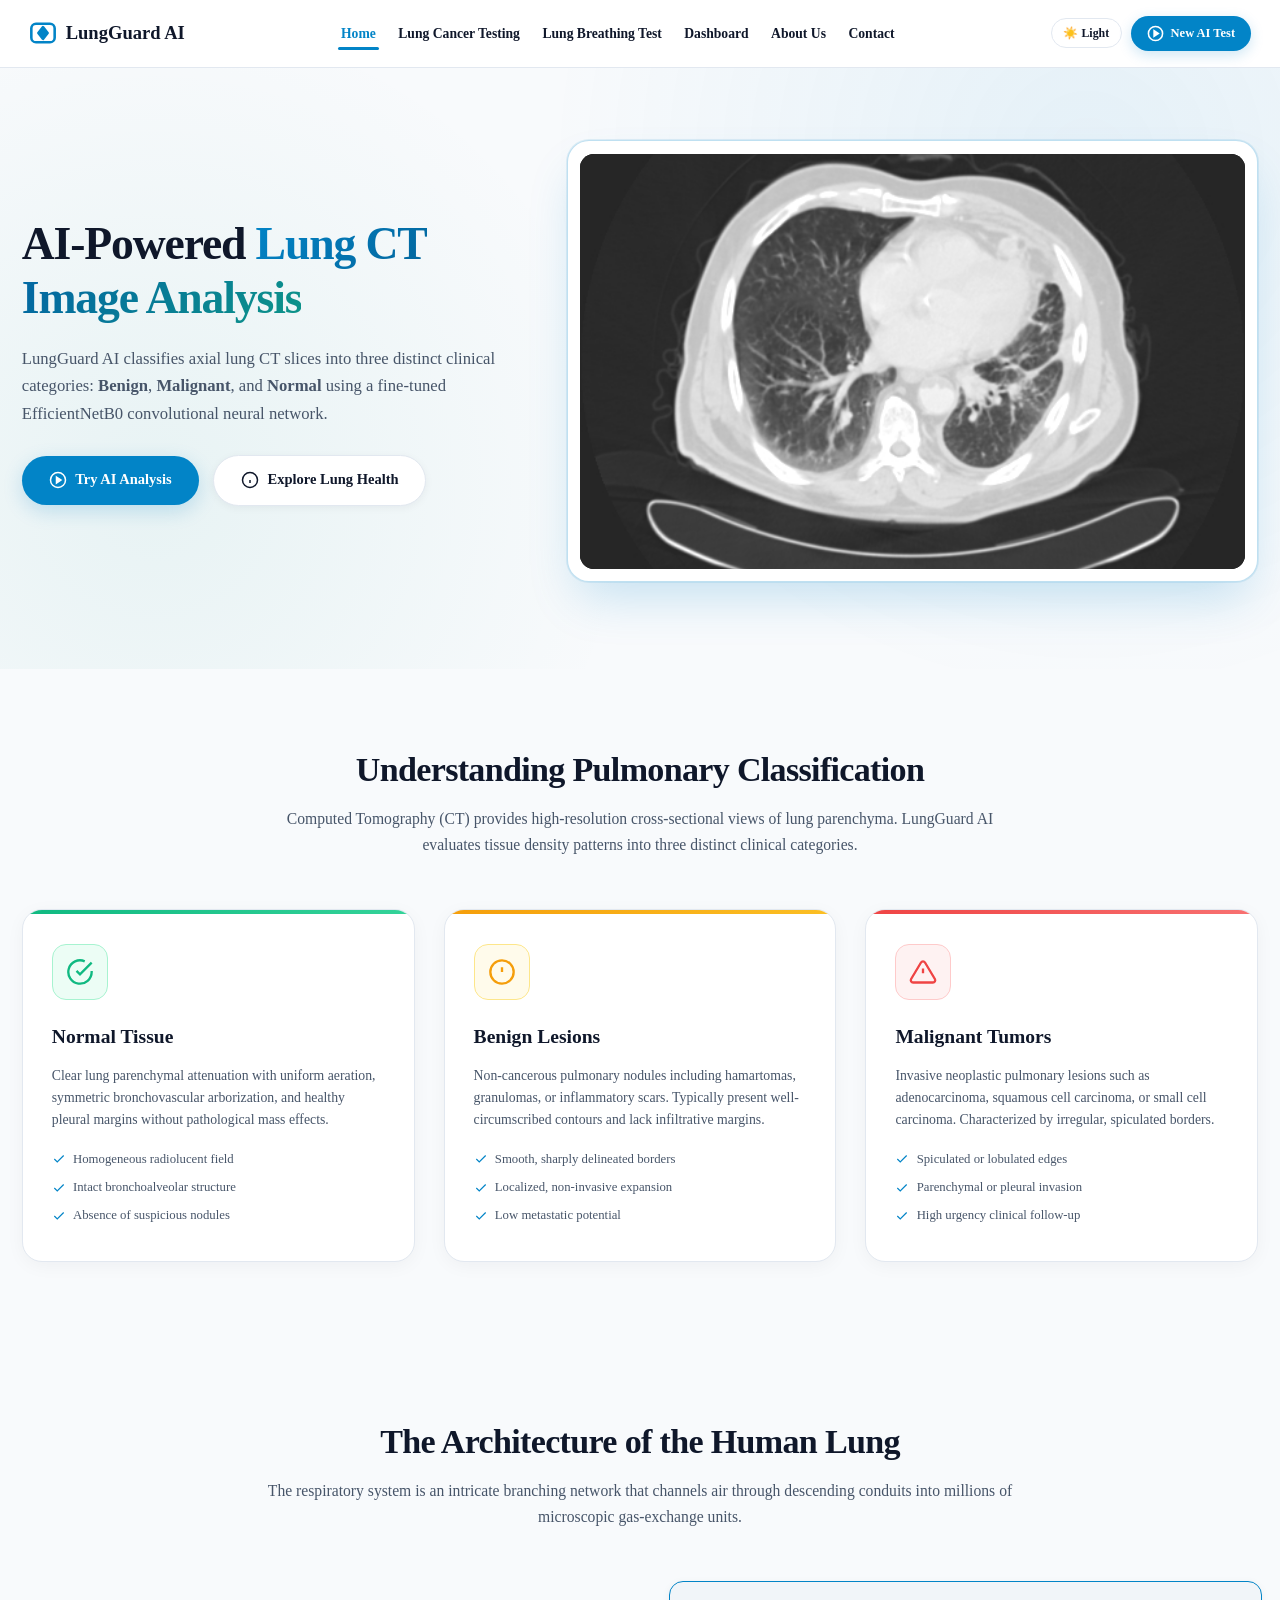
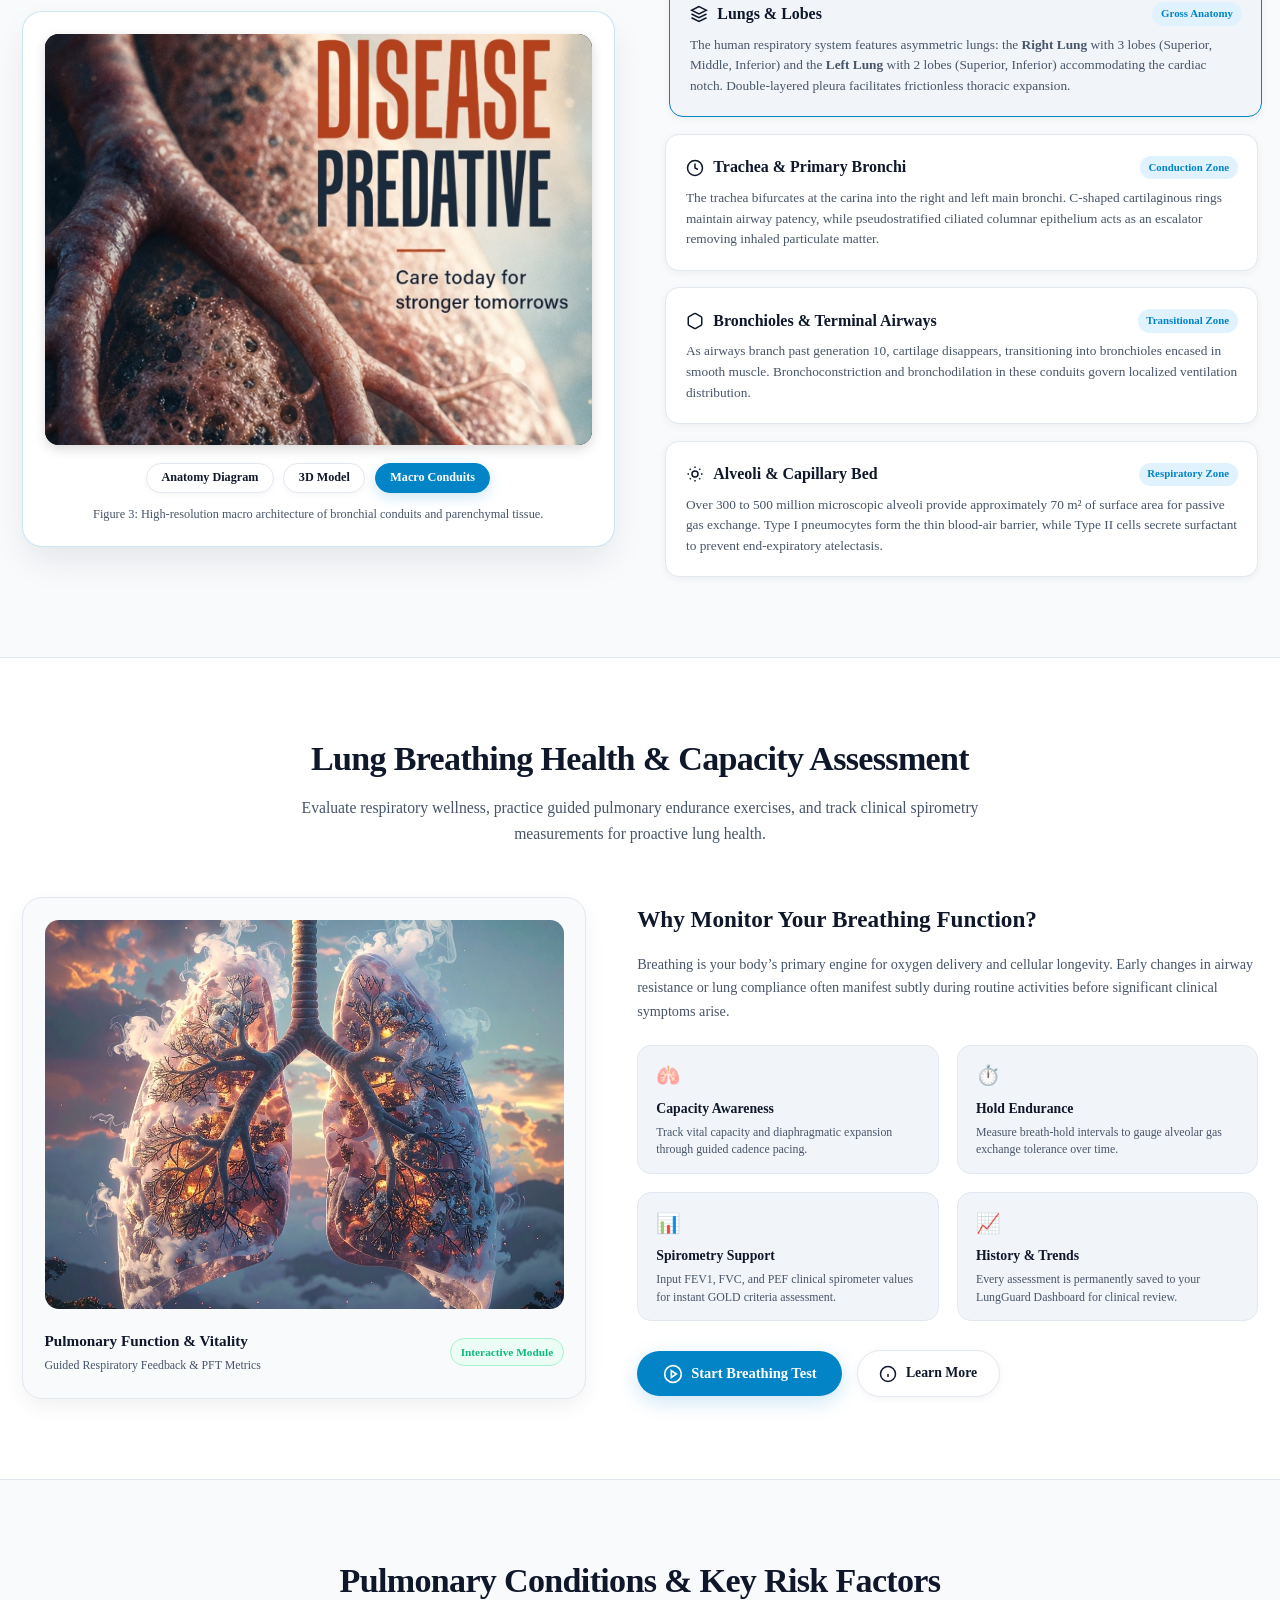
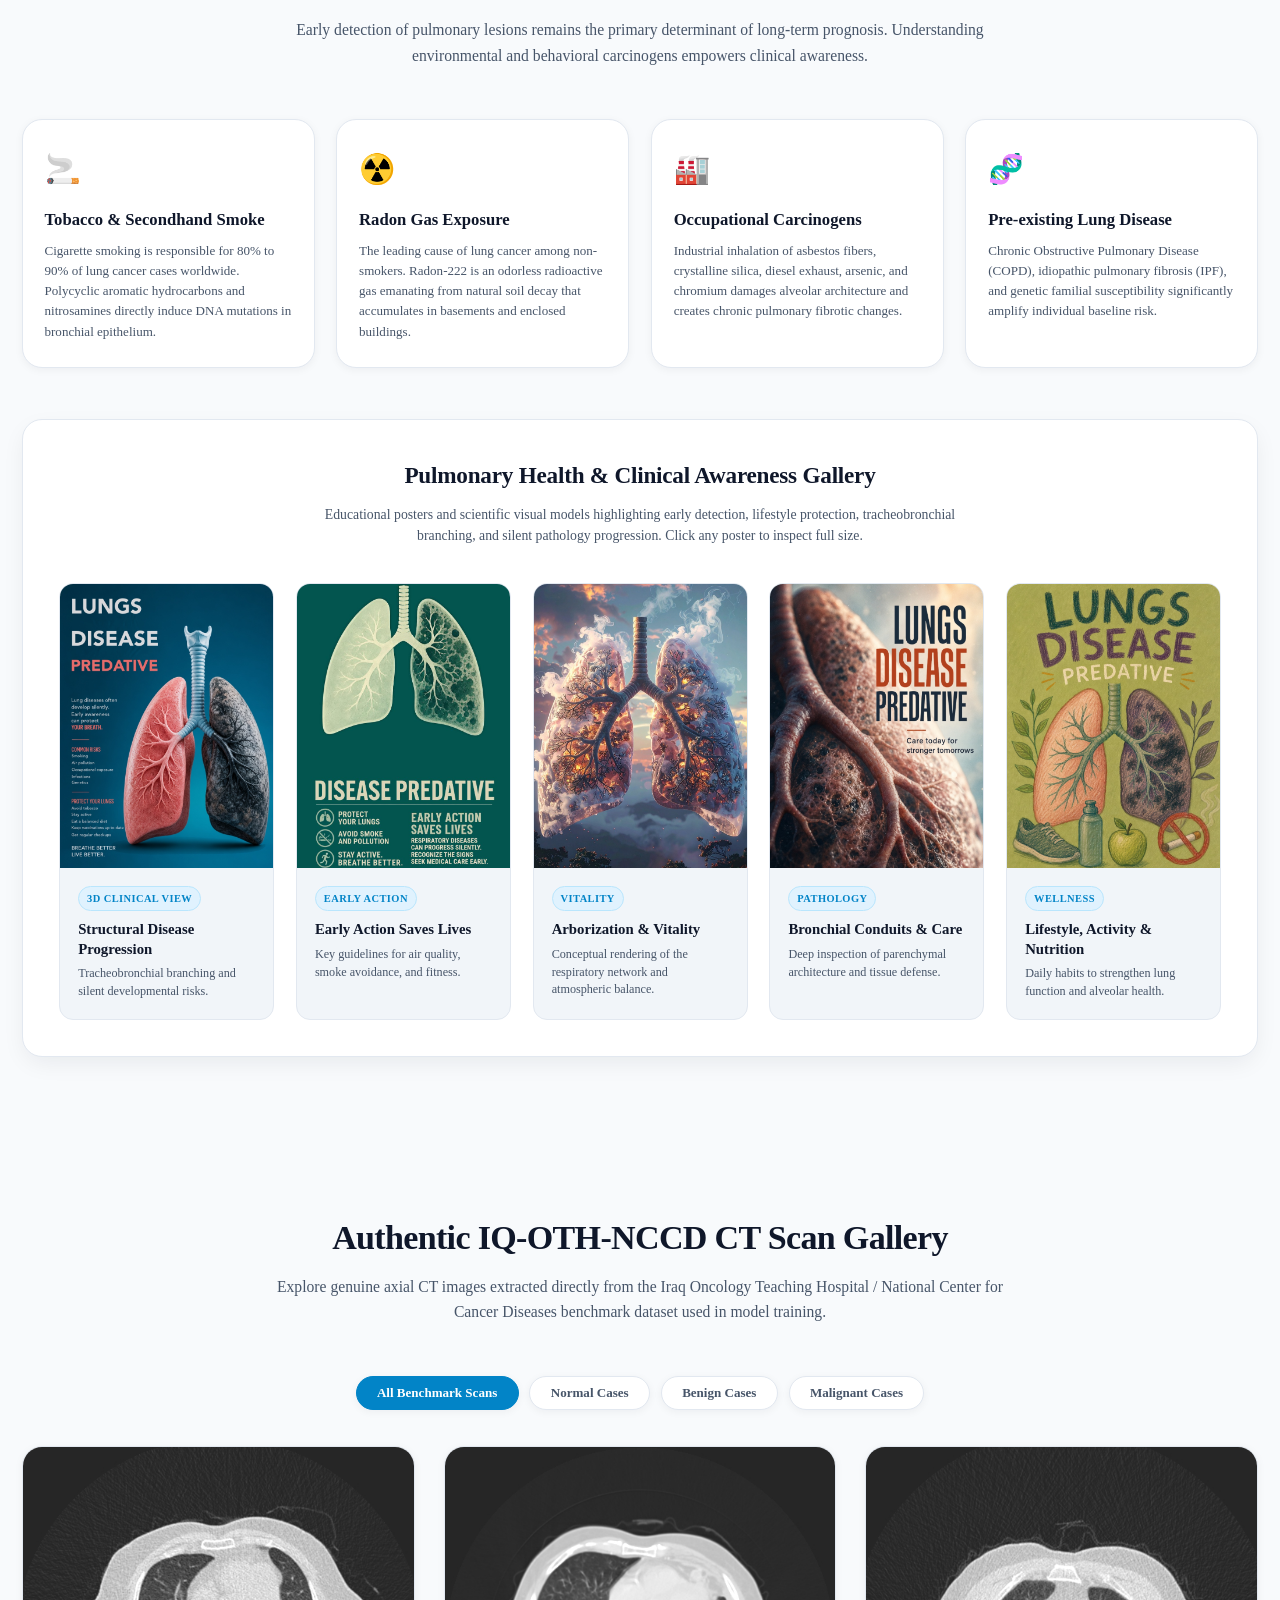
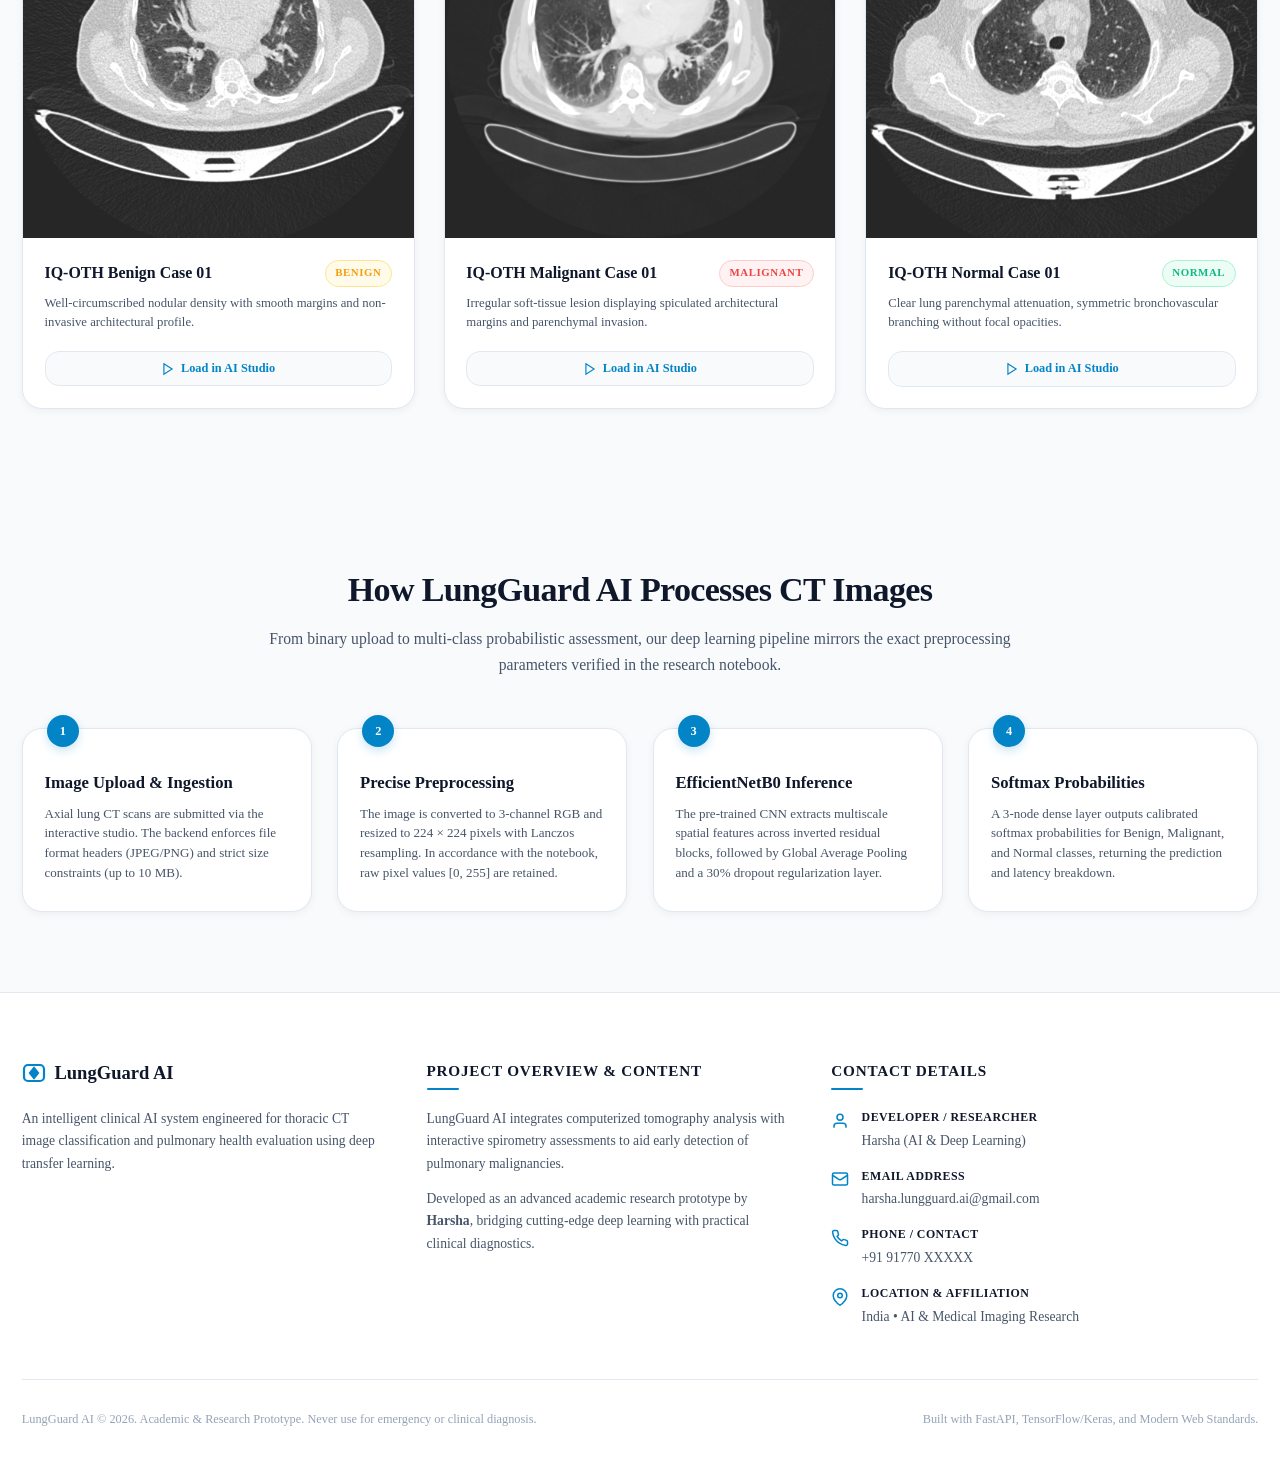
==== commit 3215e1cb: "fix(ui): optimize dashboard layout & scaling for 100% zoom screen fit" ====
--- a/frontend/index.html
+++ b/frontend/index.html
@@ -6,7 +6,7 @@
   <title>LungGuard AI — AI-Powered Lung CT Image Analysis</title>
   
   <!-- Typography: Times New Roman -->
-  <link rel="stylesheet" href="css/style.css?v=20261116L" />
+  <link rel="stylesheet" href="css/style.css?v=20261116m" />
   <link rel="icon" type="image/x-icon" href="/favicon.ico" />
   <link rel="icon" type="image/svg+xml" href="data:image/svg+xml,<svg xmlns='http://www.w3.org/2000/svg' viewBox='0 0 24 24' fill='%230284C7'><path d='M12 2C6.48 2 2 6.48 2 12s4.48 10 10 10 10-4.48 10-10S17.52 2 12 2zm-1 14H9v-2h2v2zm0-4H9V7h2v5zm4 4h-2v-2h2v2zm0-4h-2V7h2v5z'/></svg>" />
 </head>
--- a/frontend/css/style.css
+++ b/frontend/css/style.css
@@ -87,7 +87,19 @@
 
 html {
   scroll-behavior: smooth;
-  font-size: 18px;
+  font-size: 14.5px;
+}
+
+@media (min-width: 1600px) {
+  html {
+    font-size: 15.5px;
+  }
+}
+
+@media (max-width: 1200px) {
+  html {
+    font-size: 14px;
+  }
 }
 
 body, button, input, select, textarea {
@@ -1843,7 +1855,7 @@
 }
 
 .table-modern th, .table-modern td {
-  padding: 1.1rem 1.35rem;
+  padding: 0.75rem 0.95rem;
   border-bottom: 1px solid var(--border-subtle);
 }
 
